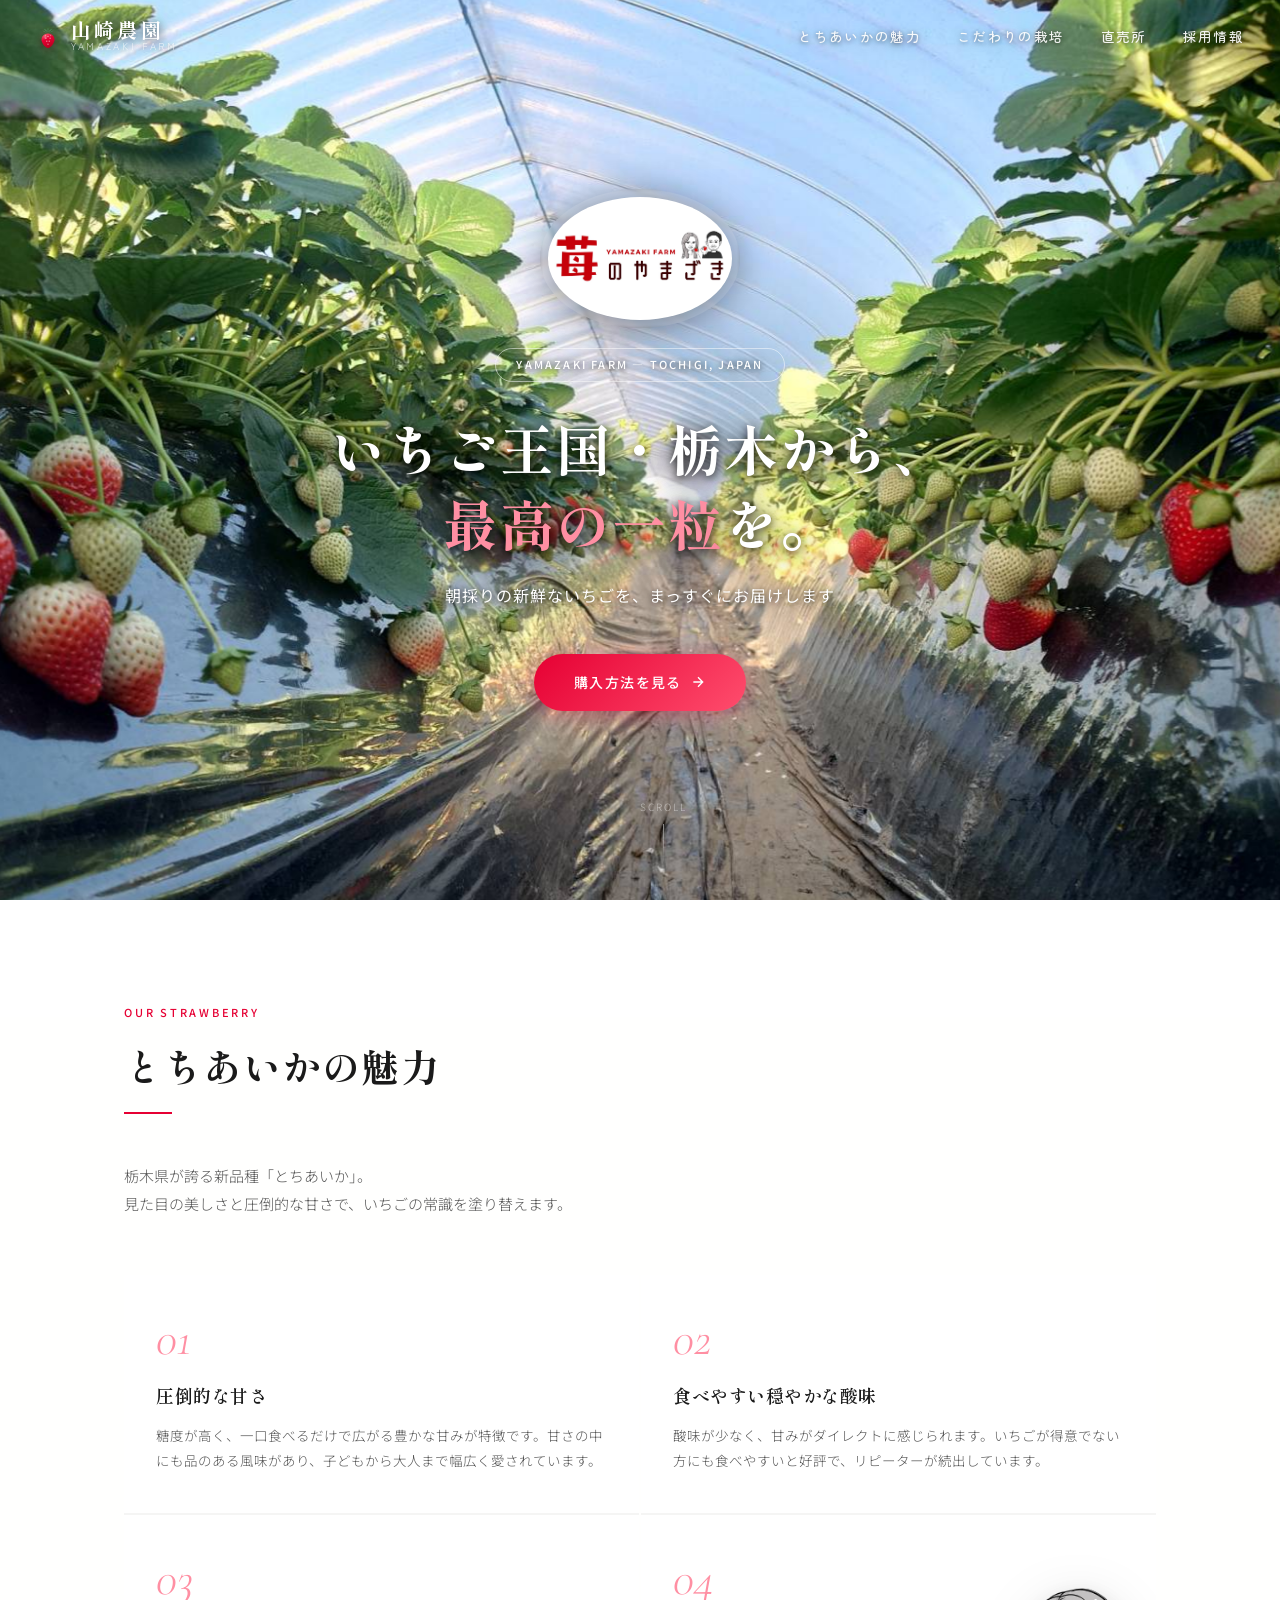
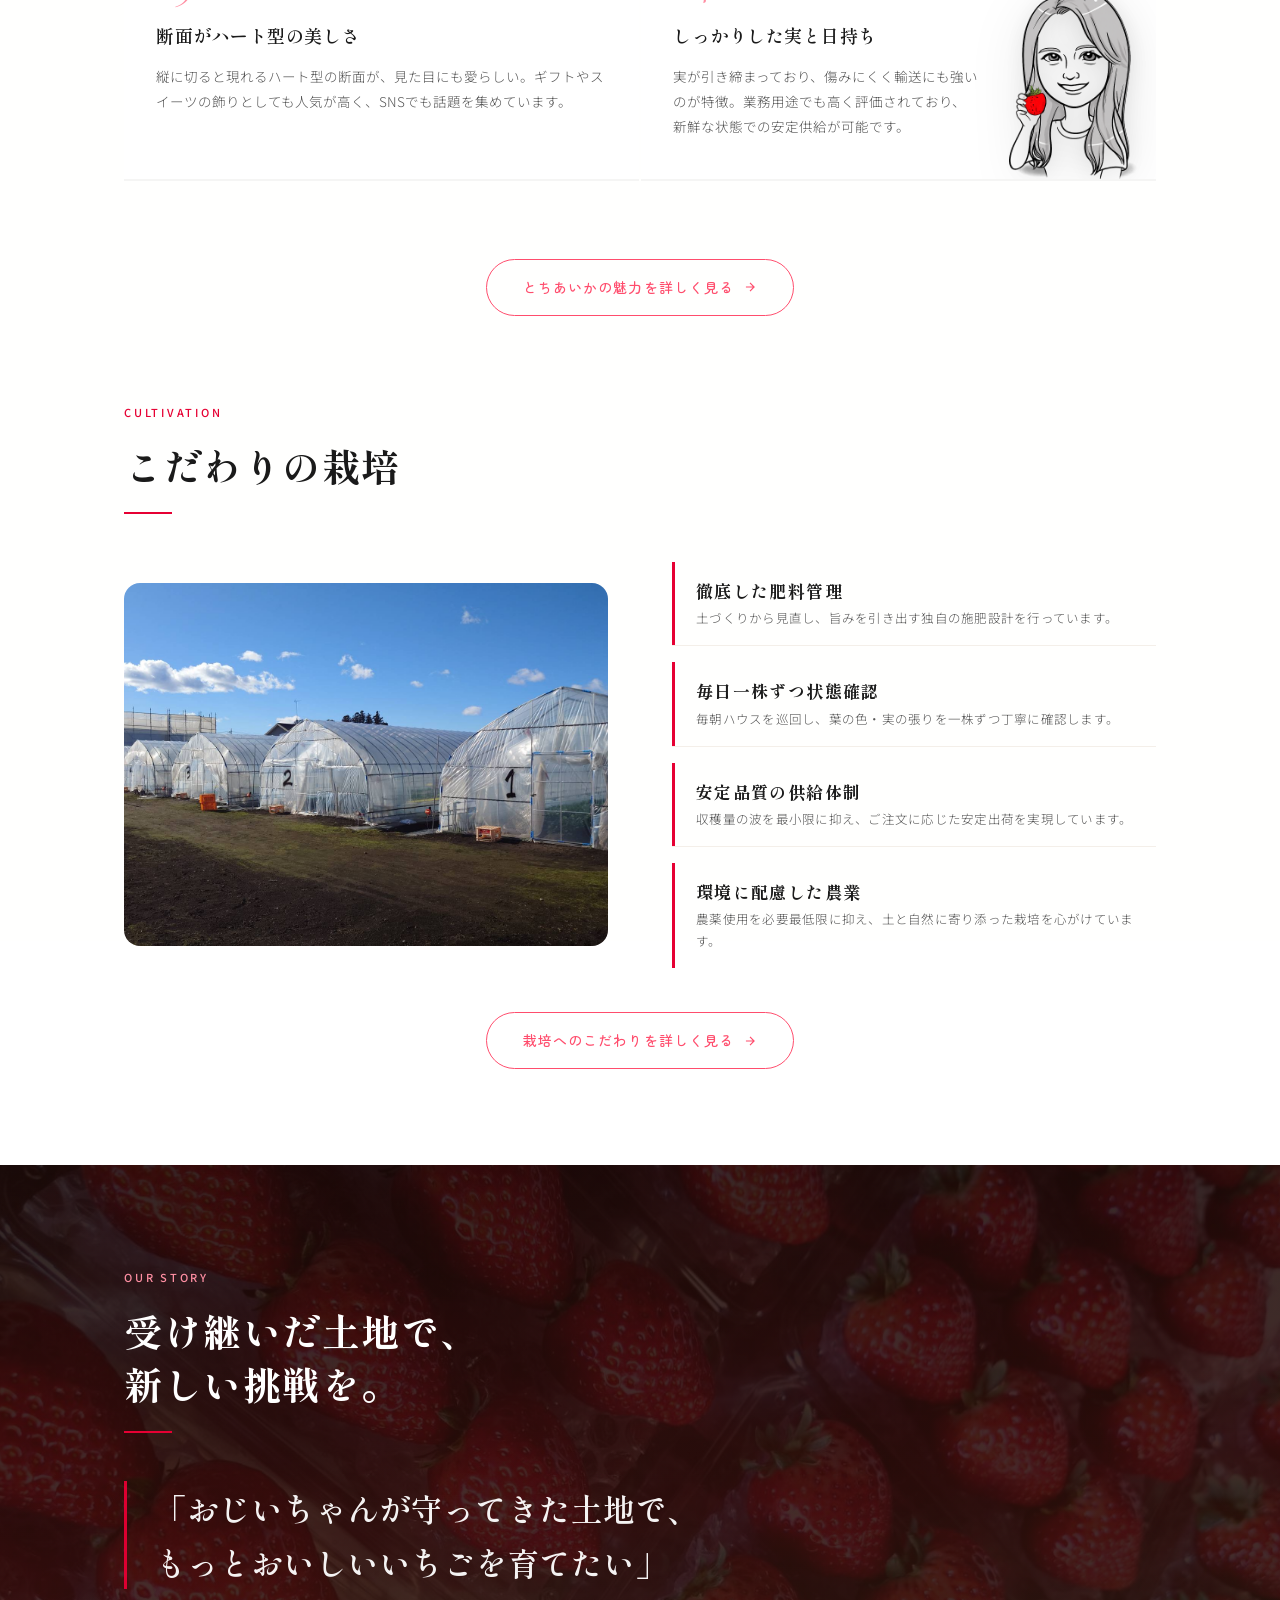
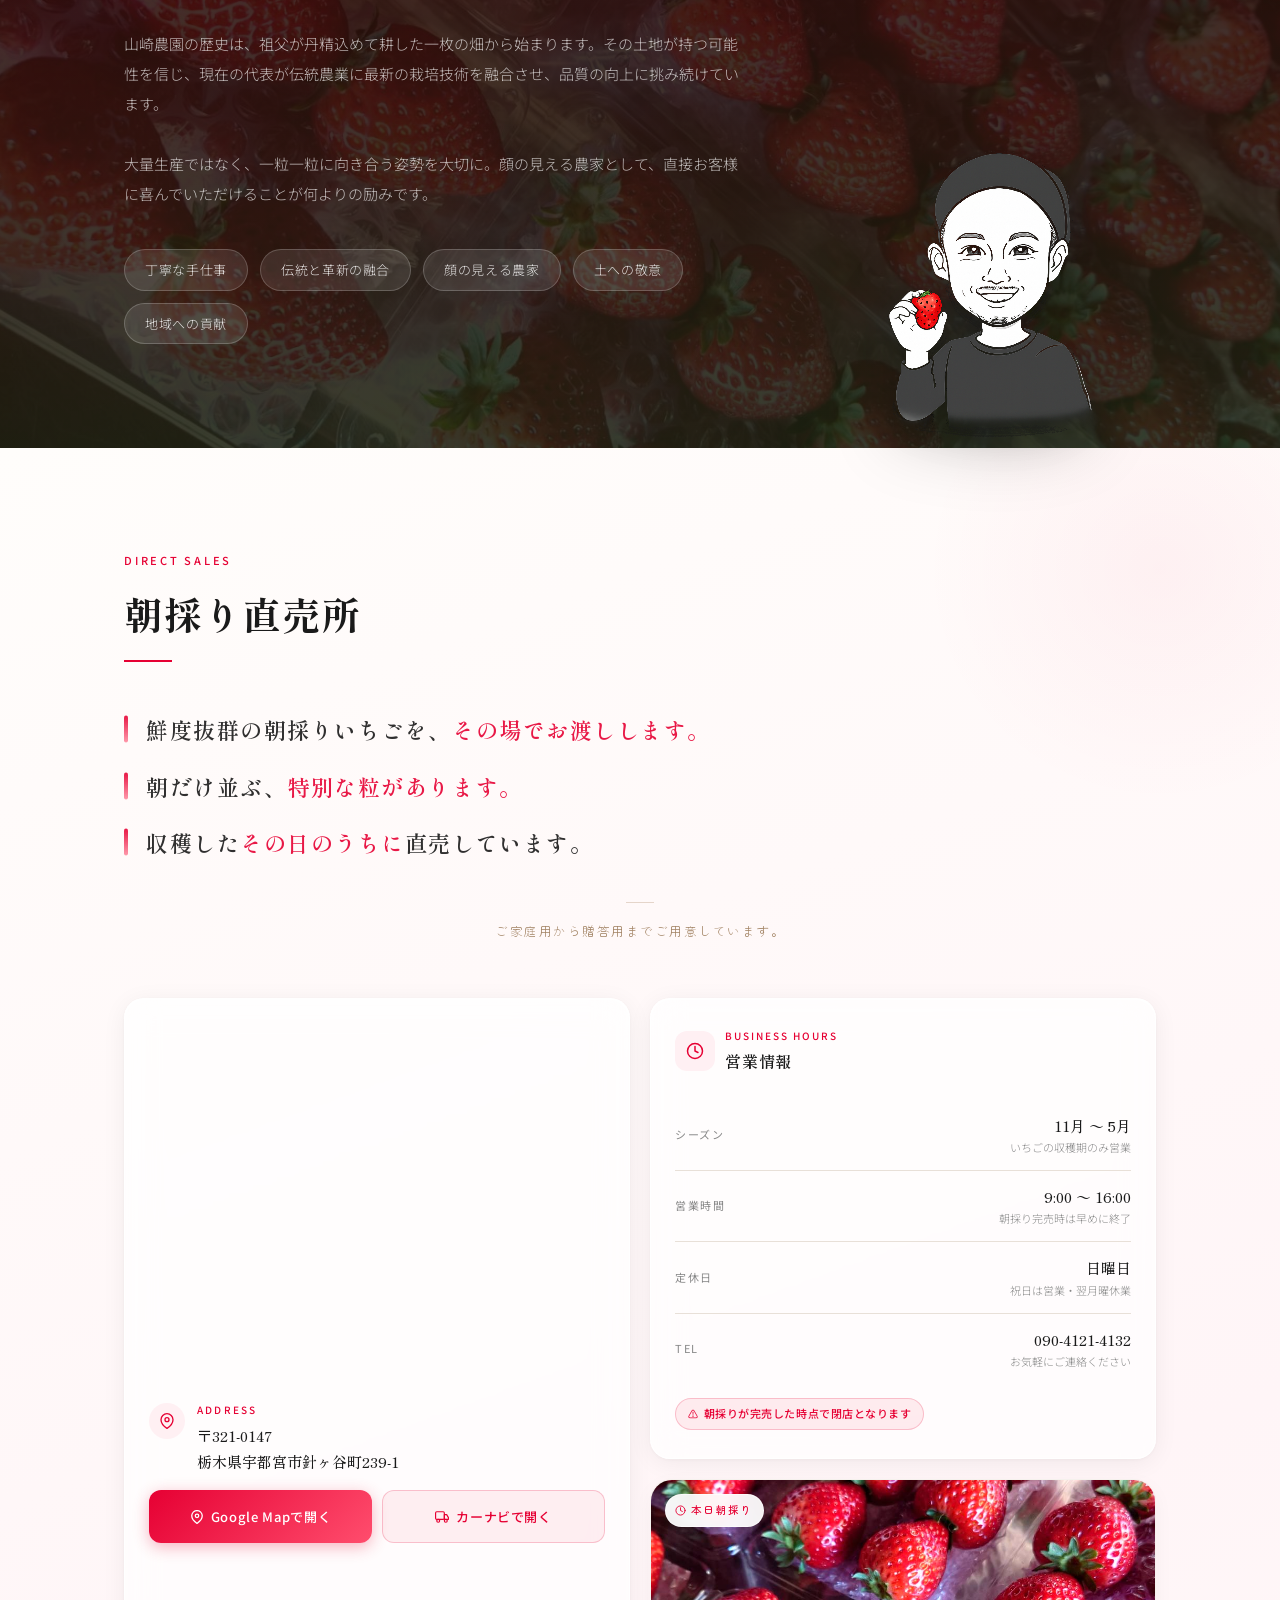
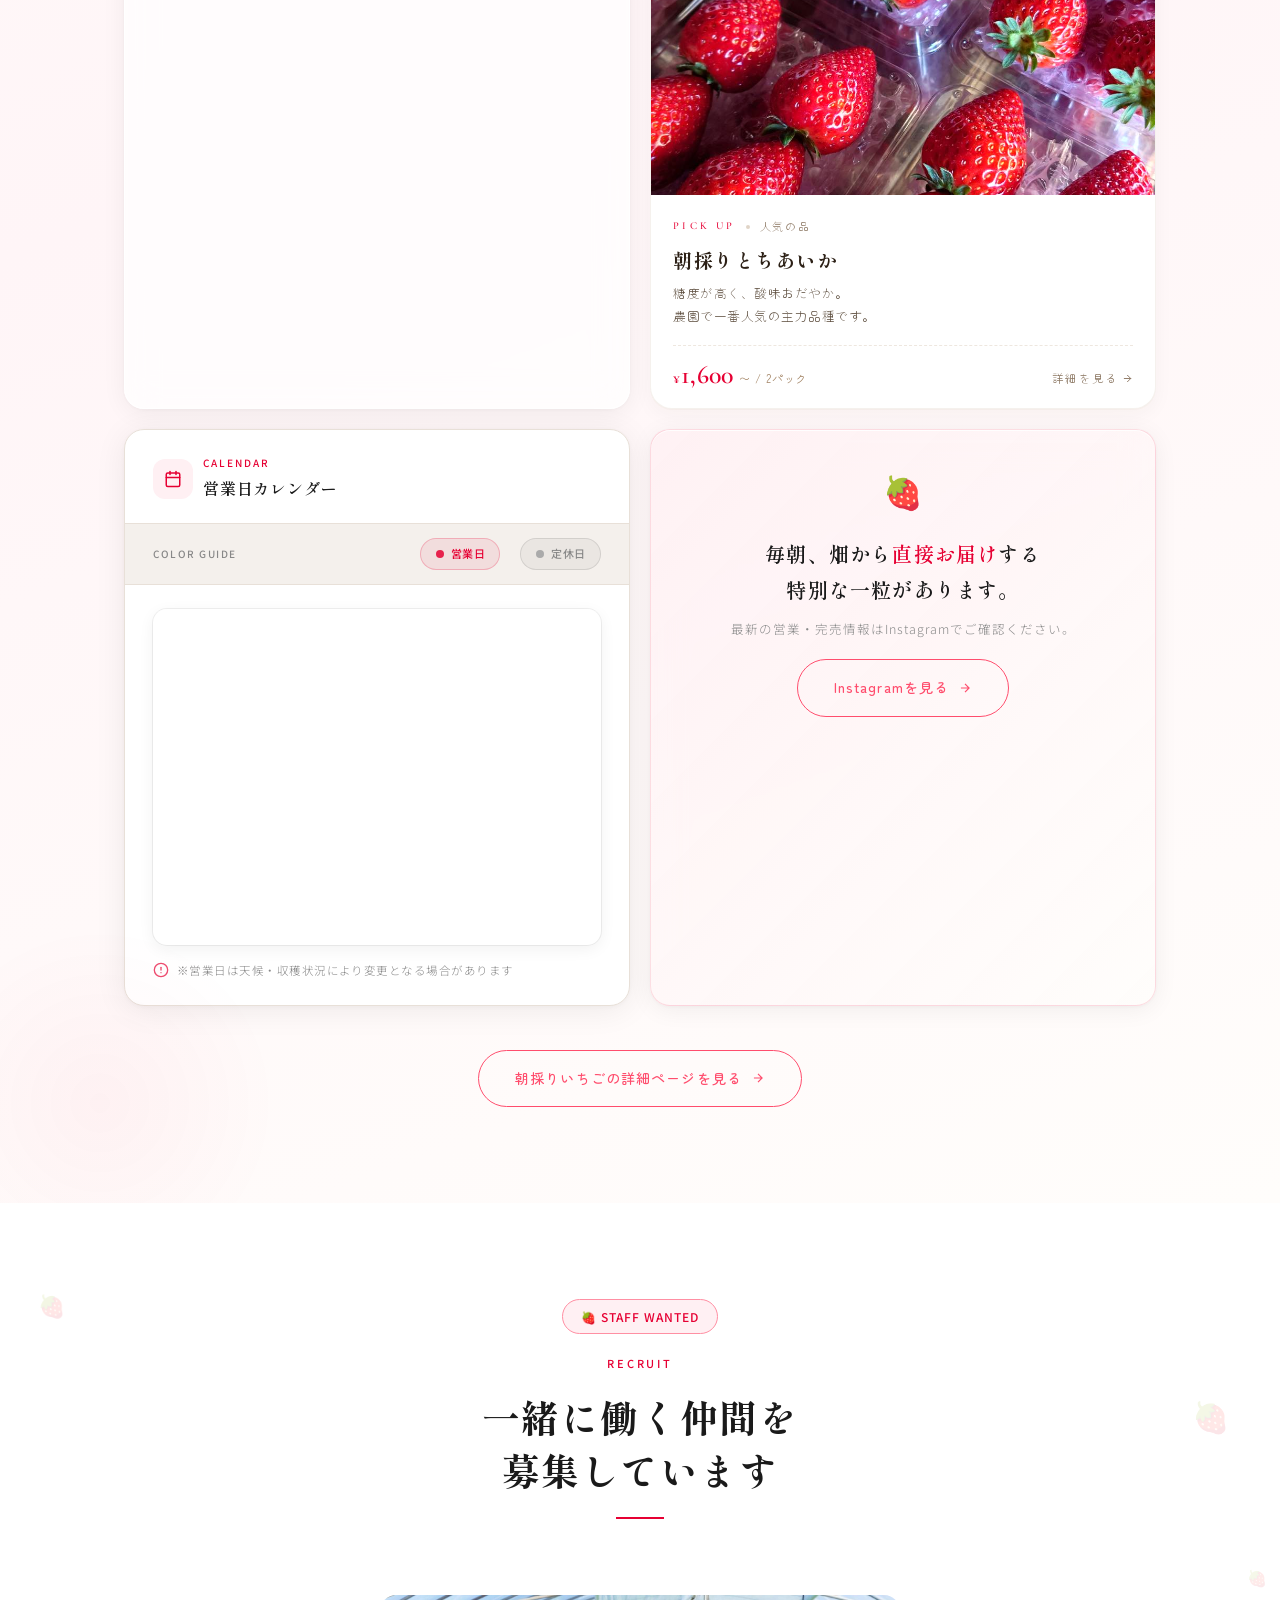
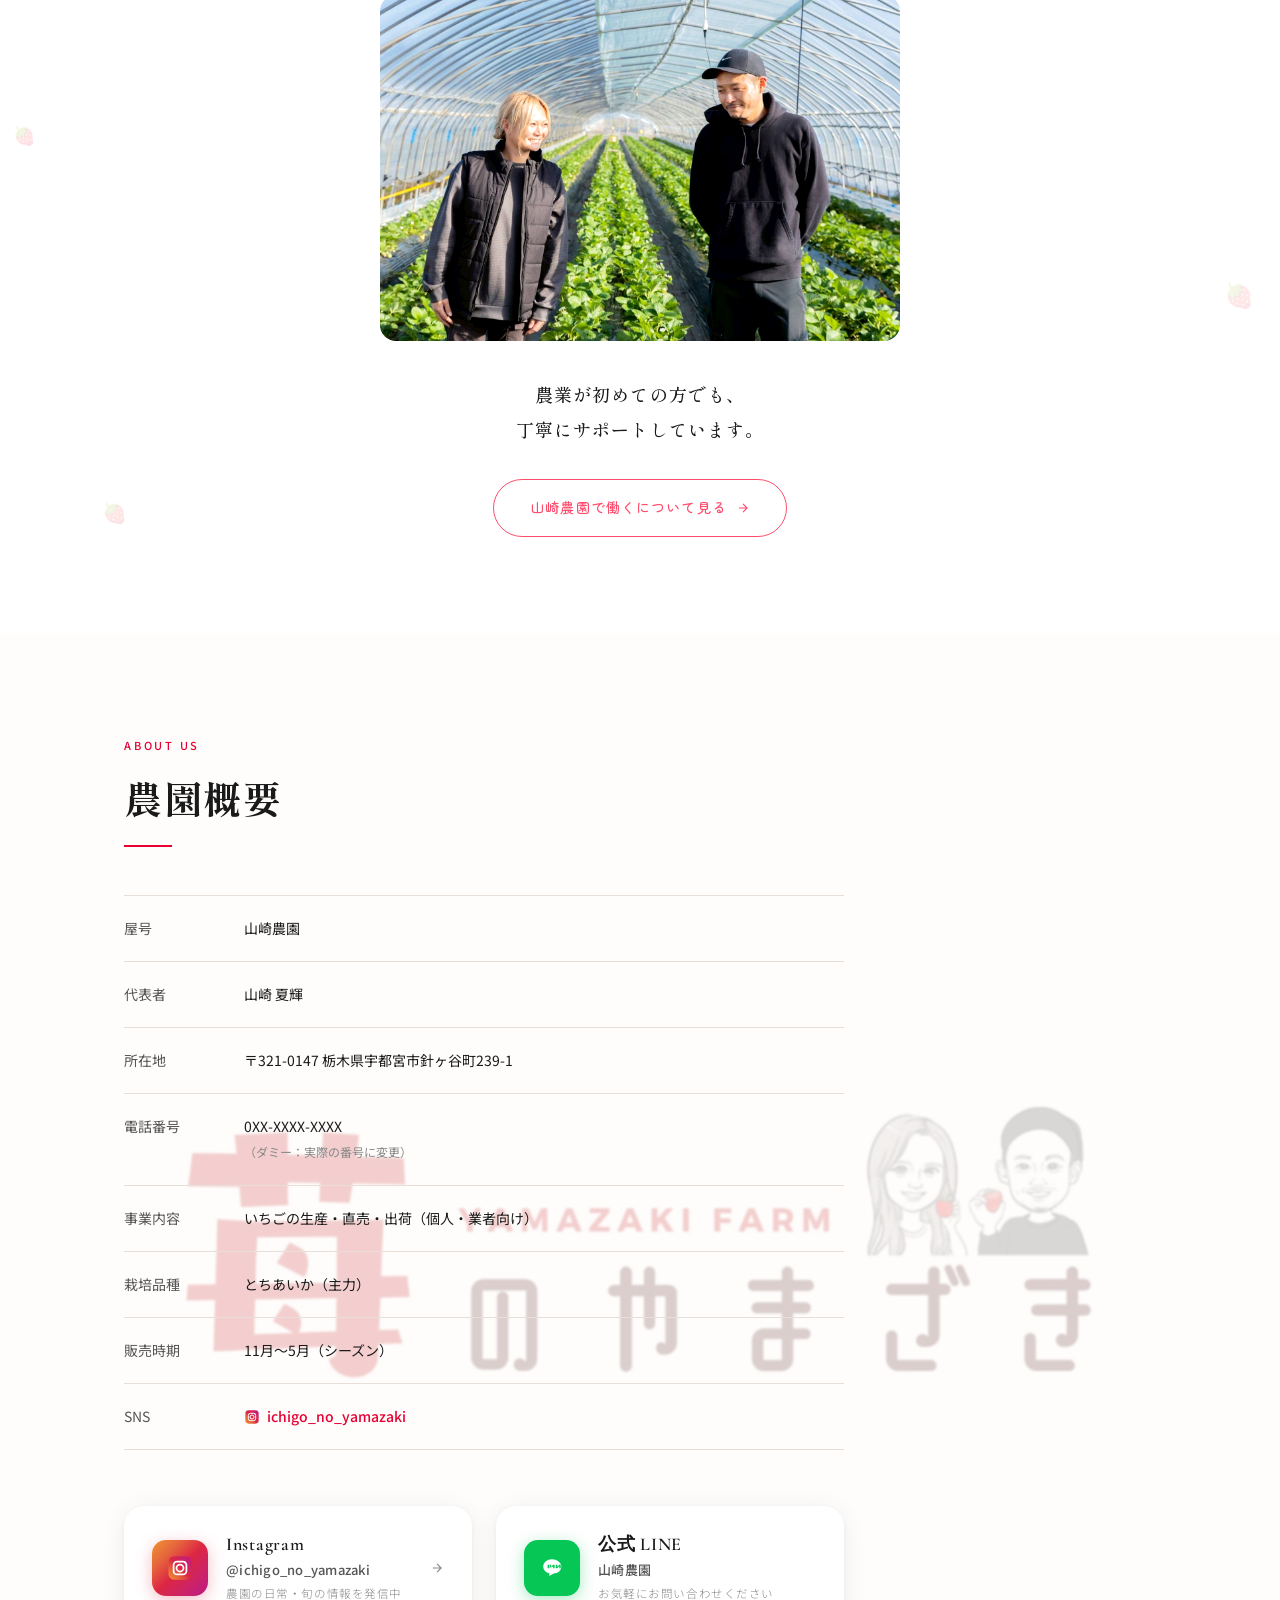
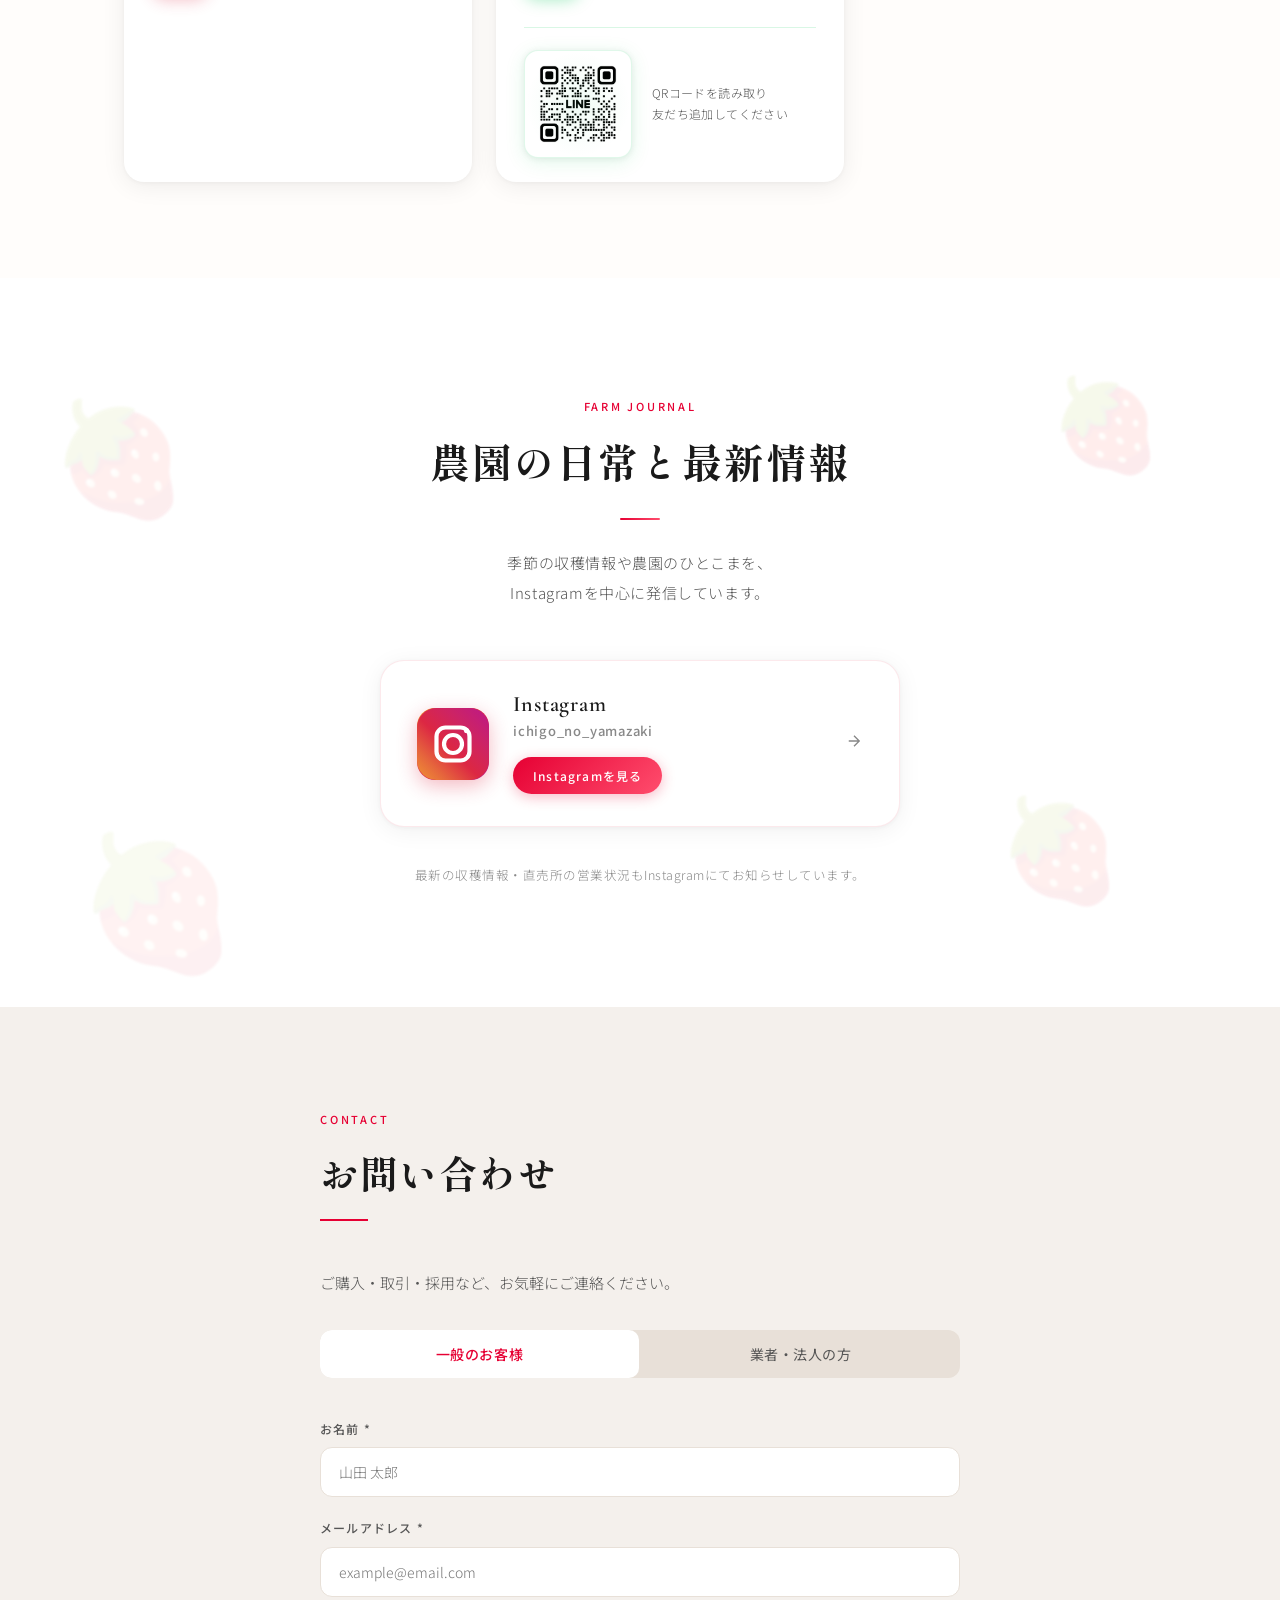
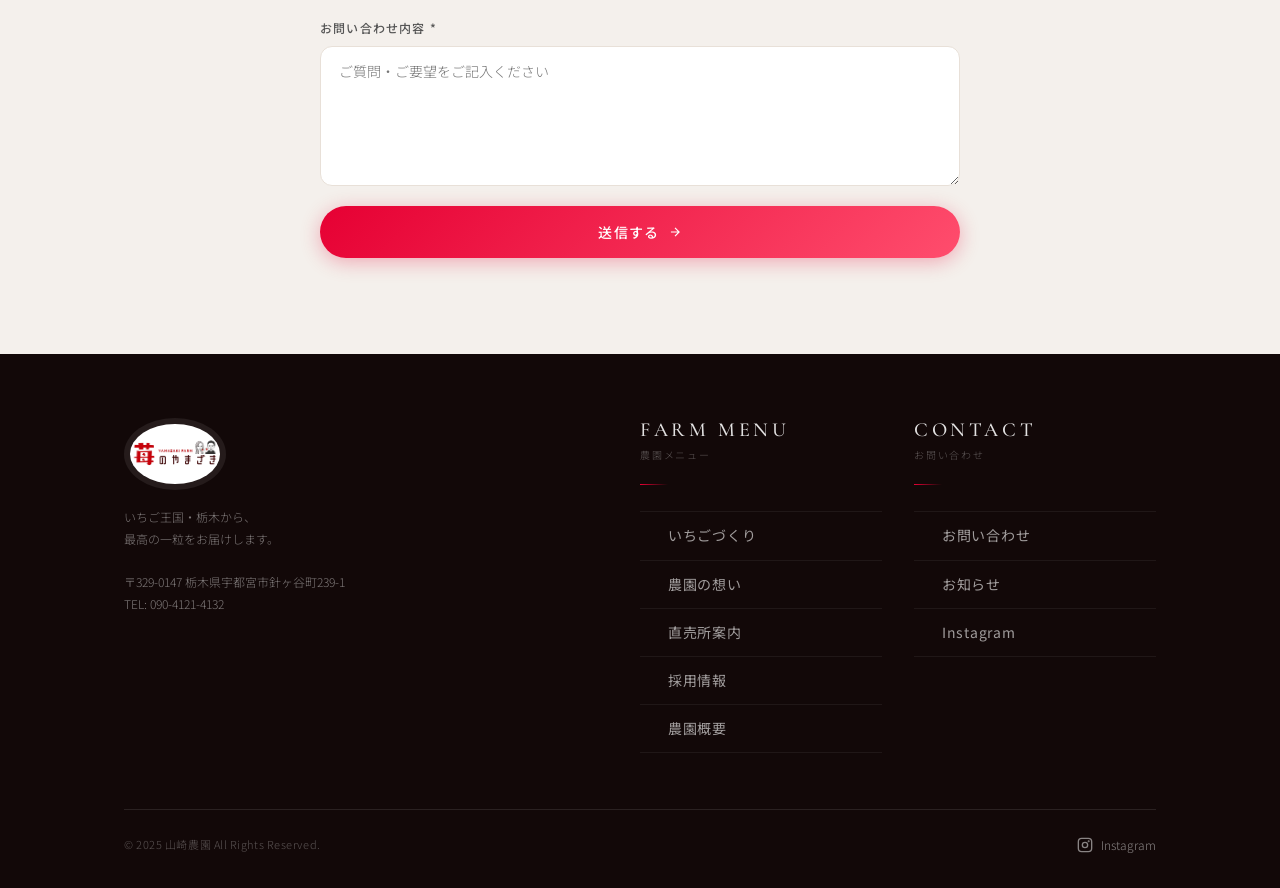
==== index.html @ 0d3c9a80 "Add files via upload" ====
<!DOCTYPE html>
<html lang="ja">
<head>
  <meta charset="UTF-8">
  <meta name="viewport" content="width=device-width, initial-scale=1.0">
  <title>山崎農園 | いちご王国・栃木から、最高の一粒を。</title>
  <meta name="description" content="山崎農園は栃木県のいちご農園です。朝採りの新鮮ないちご「とちあいか」を直売所にてお届けしています。">
  <link rel="preconnect" href="https://fonts.googleapis.com">
  <link rel="preconnect" href="https://fonts.gstatic.com" crossorigin>
  <link href="https://fonts.googleapis.com/css2?family=Shippori+Mincho:wght@400;500;600;700;800&family=Noto+Sans+JP:wght@300;400;500&family=Cormorant+Garamond:ital,wght@0,400;0,500;1,400&family=Zen+Maru+Gothic:wght@400;500;700&display=swap" rel="stylesheet">
  <link rel="stylesheet" href="style.css">
</head>
<body>

<!-- PARALLAX 固定背景（JS制御・スマホ対応） -->
<div class="parallax-bg-fixed" id="parallaxBg" aria-hidden="true"></div>

<!-- FLOATING STRAWBERRY DECORATIONS -->
<div class="strawberry-float-layer" aria-hidden="true">
  <span class="sf">🍓</span>
  <span class="sf">🍓</span>
  <span class="sf">🍓</span>
  <span class="sf">🍓</span>
  <span class="sf">🍓</span>
  <span class="sf">🍓</span>
  <span class="sf">🍓</span>
  <span class="sf">🍓</span>
</div>

<!-- NAV -->
<nav id="main-nav">

  <a href="#" class="nav-logo">
    <!-- いちごSVGアイコン（高品質・ブランドロゴ風） -->
    <svg class="nav-logo-icon" viewBox="0 0 28 30" fill="none" xmlns="http://www.w3.org/2000/svg" aria-hidden="true">
      <defs>
        <!-- 苺本体グラデーション（赤〜深紅） -->
        <linearGradient id="nav-berry" x1="10" y1="10" x2="18" y2="28" gradientUnits="userSpaceOnUse">
          <stop offset="0%"   stop-color="#FF6B7A"/>
          <stop offset="45%"  stop-color="#E60033"/>
          <stop offset="100%" stop-color="#B8001F"/>
        </linearGradient>
        <!-- 艶ハイライト -->
        <radialGradient id="nav-shine" cx="38%" cy="28%" r="38%">
          <stop offset="0%"  stop-color="#fff" stop-opacity="0.28"/>
          <stop offset="100%" stop-color="#fff" stop-opacity="0"/>
        </radialGradient>
        <!-- ヘタグラデーション -->
        <linearGradient id="nav-hull" x1="14" y1="6" x2="14" y2="13" gradientUnits="userSpaceOnUse">
          <stop offset="0%"  stop-color="#68D391"/>
          <stop offset="100%" stop-color="#2F855A"/>
        </linearGradient>
      </defs>

      <!-- ヘタ（葉） -->
      <g opacity="0.92">
        <!-- 中央の葉 -->
        <path d="M14 11.5C14 11.5 13.5 7.5 14 5.5C14.5 7.5 14 11.5 14 11.5Z"
              fill="url(#nav-hull)" stroke="none"/>
        <!-- 左葉 -->
        <path d="M14 11C14 11 10.5 8.5 9.5 6.5C11.5 7.5 14 11 14 11Z"
              fill="url(#nav-hull)" stroke="none"/>
        <!-- 右葉 -->
        <path d="M14 11C14 11 17.5 8.5 18.5 6.5C16.5 7.5 14 11 14 11Z"
              fill="url(#nav-hull)" stroke="none"/>
        <!-- 外左葉 -->
        <path d="M13.5 11.5C13.5 11.5 9 10 7.5 8.5C9.5 9 13.5 11.5 13.5 11.5Z"
              fill="url(#nav-hull)" opacity="0.75"/>
        <!-- 外右葉 -->
        <path d="M14.5 11.5C14.5 11.5 19 10 20.5 8.5C18.5 9 14.5 11.5 14.5 11.5Z"
              fill="url(#nav-hull)" opacity="0.75"/>
      </g>

      <!-- 苺本体 -->
      <path d="M14 12C9.5 12 6 15.5 6.5 20C7 24 10.5 28.5 14 29C17.5 28.5 21 24 21.5 20C22 15.5 18.5 12 14 12Z"
            fill="url(#nav-berry)"/>
      <!-- 艶ハイライト -->
      <ellipse cx="11.5" cy="18" rx="3.5" ry="4.5" fill="url(#nav-shine)"/>

      <!-- 種（白い小さな点を上品に配置） -->
      <g fill="rgba(255,255,255,0.55)" stroke="none">
        <circle cx="11.5" cy="17.5" r="0.85"/>
        <circle cx="14"   cy="15.5" r="0.85"/>
        <circle cx="16.5" cy="17.5" r="0.85"/>
        <circle cx="12.5" cy="21"   r="0.85"/>
        <circle cx="15.5" cy="21"   r="0.85"/>
        <circle cx="14"   cy="24.5" r="0.75"/>
        <circle cx="11"   cy="14.5" r="0.7" opacity="0.7"/>
        <circle cx="17"   cy="14.5" r="0.7" opacity="0.7"/>
      </g>
    </svg>
    <span class="nav-logo-text">
      <span class="nav-logo-ja">山崎農園</span>
      <span class="nav-logo-en">Yamazaki Farm</span>
    </span>
  </a>

  <ul class="nav-links">
    <li><a href="#features">とちあいかの魅力</a></li>
    <li><a href="#cultivation">こだわりの栽培</a></li>
    <li><a href="#shop">直売所</a></li>
    <li><a href="#recruit">採用情報</a></li>
  </ul>

  <!-- ハンバーガーボタン（スマホ用） -->
  <button class="nav-hamburger" id="navHamburger" aria-label="メニューを開く" aria-expanded="false" aria-controls="mobileMenu">
    <span class="nav-hamburger-line"></span>
    <span class="nav-hamburger-line"></span>
    <span class="nav-hamburger-line"></span>
  </button>

</nav>

<!-- モバイルメニュー（スマホ用ドロワー） -->
<div id="mobileMenuBackdrop" aria-hidden="true"></div>
<aside id="mobileMenu" aria-hidden="true" role="dialog" aria-label="ナビゲーションメニュー">

  <!-- ヘッダー行 -->
  <div class="mm-header-row">
    <div class="mm-header-left">
      <span class="mm-header-label">MENU</span>
      <span class="mm-header-line"></span>
      <span class="mm-header-brand">YAMAZAKI FARM</span>
    </div>
    <button class="mm-close-btn" id="mobileMenuClose" aria-label="メニューを閉じる"></button>
  </div>

  <!-- ナビリスト -->
  <ul class="mm-nav-list">
    <li><a href="#hero"        data-menu-link><span class="mm-n">00</span>ホーム</a></li>
    <li><a href="#features"    data-menu-link><span class="mm-n">01</span>とちあいかの魅力</a></li>
    <li><a href="#cultivation" data-menu-link><span class="mm-n">02</span>こだわりの栽培</a></li>
    <li><a href="#shop"        data-menu-link><span class="mm-n">03</span>直売所</a></li>
    <li><a href="#recruit"     data-menu-link><span class="mm-n">04</span>採用情報</a></li>
  </ul>

  <!-- ブランドロゴ -->
  <div class="mm-brand-visual">
    <img src="yamazaki_logo_chars.png" alt="苺のやまざき YAMAZAKI FARM" loading="lazy">
  </div>

  <!-- 電話番号 -->
  <a href="tel:09041214132" class="mm-tel-link">
    <svg width="15" height="15" viewBox="0 0 24 24" fill="none" stroke="currentColor" stroke-width="1.8" stroke-linecap="round" stroke-linejoin="round" aria-hidden="true">
      <path d="M22 16.92v3a2 2 0 0 1-2.18 2 19.79 19.79 0 0 1-8.63-3.07A19.5 19.5 0 0 1 4.13 11.9a19.79 19.79 0 0 1-3.07-8.67A2 2 0 0 1 3.04 1h3a2 2 0 0 1 2 1.72c.13.96.34 1.9.61 2.81a2 2 0 0 1-.45 2.11L7.09 8.75a16 16 0 0 0 6 6l1.11-1.11a2 2 0 0 1 2.11-.45c.91.27 1.85.48 2.81.61A2 2 0 0 1 21 16.92z"/>
    </svg>
    <div class="mm-tel-body">
      <span class="mm-tel-label">お電話でのお問い合わせ</span>
      <span class="mm-tel-num">090-4121-4132</span>
    </div>
  </a>

  <!-- Instagram -->
  <a href="https://www.instagram.com/ichigo_no_yamazaki/" target="_blank" rel="noopener" class="mm-ig-link">
    <svg width="14" height="14" viewBox="0 0 24 24" fill="none" stroke="currentColor" stroke-width="1.8" stroke-linecap="round" stroke-linejoin="round" aria-hidden="true">
      <rect x="2" y="2" width="20" height="20" rx="5" ry="5"/>
      <path d="M16 11.37A4 4 0 1 1 12.63 8 4 4 0 0 1 16 11.37z"/>
      <line x1="17.5" y1="6.5" x2="17.51" y2="6.5"/>
    </svg>
    @ichigo_no_yamazaki
  </a>

</aside>

<!-- ① HERO -->
<section id="hero">
  <div class="hero-bg"></div>
  <div class="hero-content">
    <img src="./yamazaki_logo.png" alt="苺のやまざき YAMAZAKI FARM" class="hero-logo">
    <div class="hero-tag">YAMAZAKI FARM — TOCHIGI, JAPAN</div>
    <h1 class="hero-title">
      いちご王国・栃木から、<br><span>最高の一粒</span>を。
    </h1>
    <p class="hero-sub">朝採りの新鮮ないちごを、まっすぐにお届けします</p>
    <a href="#shop" class="btn-primary">
      <span>購入方法を見る</span>
      <svg width="16" height="16" viewBox="0 0 24 24" fill="none" stroke="currentColor" stroke-width="2"><path d="M5 12h14M12 5l7 7-7 7"/></svg>
    </a>
  </div>
  <div class="hero-scroll">
    <span>SCROLL</span>
    <div class="scroll-line"></div>
  </div>
</section>

<!-- ② FEATURES -->
<section id="features" class="parallax">
  <div class="container">

    <!-- とちあいか -->
    <div class="reveal tochiaika-section-wrap" style="margin-bottom: 80px;">
      <span class="section-label">OUR STRAWBERRY</span>
      <h2 class="section-title">とちあいかの魅力</h2>
      <div class="section-divider"></div>
      <p class="section-lead">栃木県が誇る新品種「とちあいか」。<br>見た目の美しさと圧倒的な甘さで、いちごの常識を塗り替えます。</p>

      <div class="features-grid">
        <div class="feature-card">
          <div class="feature-num">01</div>
          <h3 class="feature-title">圧倒的な甘さ</h3>
          <p class="feature-text">糖度が高く、一口食べるだけで広がる豊かな甘みが特徴です。甘さの中にも品のある風味があり、子どもから大人まで幅広く愛されています。</p>
        </div>
        <div class="feature-card feature-card--no-hover">
          <div class="feature-num">02</div>
          <h3 class="feature-title">食べやすい穏やかな酸味</h3>
          <p class="feature-text">酸味が少なく、甘みがダイレクトに感じられます。いちごが得意でない方にも食べやすいと好評で、リピーターが続出しています。</p>
        </div>
        <div class="feature-card feature-card--no-hover">
          <div class="feature-num">03</div>
          <h3 class="feature-title">断面がハート型の美しさ</h3>
          <p class="feature-text">縦に切ると現れるハート型の断面が、見た目にも愛らしい。ギフトやスイーツの飾りとしても人気が高く、SNSでも話題を集めています。</p>
        </div>
        <div class="feature-card feature-card--has-character">
          <div class="feature-num">04</div>
          <h3 class="feature-title">しっかりした実と日持ち</h3>
          <p class="feature-text">実が引き締まっており、傷みにくく輸送にも強い<br>のが特徴。業務用途でも高く評価されており、<br>新鮮な状態での安定供給が可能です。</p>
          <!-- キャラクター画像（透明PNG・浮遊アニメーション） -->
          <div class="tochiaika-character" aria-hidden="true">
            <img src="./tochiaika_character.png" alt="">
          </div>
        </div>
      </div>

      <!-- とちあいか詳細ページへのリンクボタン -->
      <div style="margin-top: 44px; text-align: center;">
        <a href="./とちあいかの魅力/tochiaika.html" class="btn-cultivation-detail">
          <span>とちあいかの魅力を詳しく見る</span>
          <svg width="14" height="14" viewBox="0 0 24 24" fill="none" stroke="currentColor" stroke-width="2"><path d="M5 12h14M12 5l7 7-7 7"/></svg>
        </a>
      </div>
    </div>

    <!-- こだわりの栽培 -->
    <div id="cultivation" class="reveal">
      <span class="section-label">CULTIVATION</span>
      <h2 class="section-title">こだわりの栽培</h2>
      <div class="section-divider"></div>

      <div class="cultivation-wrap">
        <div class="cultivation-img">
          <img src="./kodawari.jpg" alt="いちご栽培ハウス">
        </div>
        <div class="cultivation-points">
          <div class="point-item">
            <div class="point-accent-line"></div>
            <div class="point-icon-wrap"></div>
            <div class="point-body">
              <h4>徹底した肥料管理</h4>
              <p class="point-desc">土づくりから見直し、旨みを引き出す独自の施肥設計を行っています。</p>
            </div>
          </div>
          <div class="point-item">
            <div class="point-accent-line"></div>
            <div class="point-icon-wrap"></div>
            <div class="point-body">
              <h4>毎日一株ずつ状態確認</h4>
              <p class="point-desc">毎朝ハウスを巡回し、葉の色・実の張りを一株ずつ丁寧に確認します。</p>
            </div>
          </div>
          <div class="point-item">
            <div class="point-accent-line"></div>
            <div class="point-icon-wrap"></div>
            <div class="point-body">
              <h4>安定品質の供給体制</h4>
              <p class="point-desc">収穫量の波を最小限に抑え、ご注文に応じた安定出荷を実現しています。</p>
            </div>
          </div>
          <div class="point-item">
            <div class="point-accent-line"></div>
            <div class="point-icon-wrap"></div>
            <div class="point-body">
              <h4>環境に配慮した農業</h4>
              <p class="point-desc">農薬使用を必要最低限に抑え、土と自然に寄り添った栽培を心がけています。</p>
            </div>
          </div>
        </div>
      </div>

      <!-- 詳細ページへのリンクボタン -->
      <div style="margin-top: 44px; text-align: center;">
        <a href="./栽培へのこだわり/cultivation.html" class="btn-cultivation-detail">
          <span>栽培へのこだわりを詳しく見る</span>
          <svg width="14" height="14" viewBox="0 0 24 24" fill="none" stroke="currentColor" stroke-width="2"><path d="M5 12h14M12 5l7 7-7 7"/></svg>
        </a>
      </div>
    </div>

  </div>
</section>

<!-- ③ STORY -->
<section id="story">
  <div class="container reveal" style="position: relative; z-index: 1;">
    <div class="story-layout">
      <!-- 左：テキスト -->
      <div class="story-text-col">
        <span class="section-label">OUR STORY</span>
        <h2 class="section-title" style="color: white;">受け継いだ土地で、<br>新しい挑戦を。</h2>
        <div class="section-divider"></div>

        <blockquote class="story-quote">
          「おじいちゃんが守ってきた土地で、<br>もっとおいしいいちごを育てたい」
        </blockquote>

        <p class="story-body">
          山崎農園の歴史は、祖父が丹精込めて耕した一枚の畑から始まります。その土地が持つ可能性を信じ、現在の代表が伝統農業に最新の栽培技術を融合させ、品質の向上に挑み続けています。<br><br>
          大量生産ではなく、一粒一粒に向き合う姿勢を大切に。顔の見える農家として、直接お客様に喜んでいただけることが何よりの励みです。
        </p>

        <div class="story-values">
          <span class="story-tag">丁寧な手仕事</span>
          <span class="story-tag">伝統と革新の融合</span>
          <span class="story-tag">顔の見える農家</span>
          <span class="story-tag">土への敬意</span>
          <span class="story-tag">地域への貢献</span>
        </div>
      </div>

      <!-- 右：キャラクター（Canvas で黒背景除去） -->
      <div class="story-character-col" aria-hidden="true">
        <canvas id="storyCharacterCanvas" class="story-character-canvas"></canvas>
      </div>
    </div>
  </div>
</section>

<!-- ④ SHOP – REDESIGNED -->
<section id="shop">
  <div class="container">

    <!-- セクションヘッダー -->
    <div class="reveal" style="margin-bottom: 48px;">
      <span class="section-label">DIRECT SALES</span>
      <h2 class="section-title">朝採り直売所</h2>
      <div class="section-divider"></div>
    </div>

    <!-- 朝採りキャッチフレーズ -->
    <div class="reveal shop-morning-banner">
      <p class="shop-morning-phrase">鮮度抜群の朝採りいちごを、<em>その場でお渡しします。</em></p>
      <p class="shop-morning-phrase">朝だけ並ぶ、<em>特別な粒があります。</em></p>
      <p class="shop-morning-phrase">収穫した<em>その日のうちに</em>直売しています。</p>
      <p class="shop-morning-sub">ご家庭用から贈答用までご用意しています。</p>
    </div>

    <!-- カードグリッド -->
    <div class="shop-cards-grid">

      <!-- ① 地図カード -->
      <div class="reveal shop-card shop-card--map">
        <div class="shop-card-map-frame">
          <iframe
            src="https://www.google.com/maps/embed?pb=!1m18!1m12!1m3!1d3208.0965243834203!2d139.85532017562969!3d36.47938467234037!2m3!1f0!2f0!3f0!3m2!1i1024!2i768!4f13.1!3m3!1m2!1s0x601f5ccc5287a1f1%3A0x1053ba8e6ff1ab79!2z44CSMzIxLTAxNDcg5qCD5pyo55yM5a6H6YO95a6u5biC6Yed44Kx6LC355S677yS77yT77yZ!5e0!3m2!1sja!2sjp!4v1778134244997!5m2!1sja!2sjp"
            allowfullscreen=""
            loading="lazy"
            referrerpolicy="no-referrer-when-downgrade"
            title="山崎農園マップ">
          </iframe>
        </div>
        <div class="shop-card-map-body">
          <div class="shop-card-address-row">
            <div class="shop-card-address-icon">
              <svg viewBox="0 0 24 24" fill="none" stroke="#E60033" stroke-width="2" stroke-linecap="round" stroke-linejoin="round">
                <path d="M21 10c0 7-9 13-9 13s-9-6-9-13a9 9 0 0 1 18 0z"/><circle cx="12" cy="10" r="3"/>
              </svg>
            </div>
            <div>
              <div class="shop-card-address-label">ADDRESS</div>
              <div class="shop-card-address-text">〒321-0147<br>栃木県宇都宮市針ヶ谷町239-1</div>
            </div>
          </div>
          <div class="shop-card-map-btns">
            <a href="https://maps.google.com/?q=栃木県宇都宮市針ヶ谷町239-1" target="_blank" rel="noopener" class="btn-map-primary">
              <svg width="14" height="14" viewBox="0 0 24 24" fill="none" stroke="currentColor" stroke-width="2.2" stroke-linecap="round" stroke-linejoin="round"><path d="M21 10c0 7-9 13-9 13s-9-6-9-13a9 9 0 0 1 18 0z"/><circle cx="12" cy="10" r="3"/></svg>
              Google Mapで開く
            </a>
            <a href="https://maps.google.com/?q=栃木県宇都宮市針ヶ谷町239-1&amp;travelmode=driving" target="_blank" rel="noopener" class="btn-map-secondary">
              <svg width="14" height="14" viewBox="0 0 24 24" fill="none" stroke="currentColor" stroke-width="2" stroke-linecap="round" stroke-linejoin="round"><rect x="1" y="3" width="15" height="13" rx="2"/><path d="M16 8h4l3 5v3h-7V8z"/><circle cx="5.5" cy="18.5" r="2.5"/><circle cx="18.5" cy="18.5" r="2.5"/></svg>
              カーナビで開く
            </a>
          </div>
        </div>
      </div>

      <!-- ② 営業情報カード -->
      <div class="reveal shop-card shop-card--hours">
        <div class="shop-card-header">
          <div class="shop-card-header-icon">
            <svg viewBox="0 0 24 24" fill="none" stroke="#E60033" stroke-width="2" stroke-linecap="round" stroke-linejoin="round" width="18" height="18">
              <circle cx="12" cy="12" r="10"/><path d="M12 6v6l4 2"/>
            </svg>
          </div>
          <div>
            <div class="shop-card-header-label">BUSINESS HOURS</div>
            <div class="shop-card-header-title">営業情報</div>
          </div>
        </div>
        <div class="shop-hours-rows">
          <div class="shop-hours-row">
            <span class="shop-hours-key">シーズン</span>
            <span class="shop-hours-val">11月 〜 5月<small>いちごの収穫期のみ営業</small></span>
          </div>
          <div class="shop-hours-row">
            <span class="shop-hours-key">営業時間</span>
            <span class="shop-hours-val">9:00 〜 16:00<small>朝採り完売時は早めに終了</small></span>
          </div>
          <div class="shop-hours-row">
            <span class="shop-hours-key">定休日</span>
            <span class="shop-hours-val">日曜日<small>祝日は営業・翌月曜休業</small></span>
          </div>
          <div class="shop-hours-row">
            <span class="shop-hours-key">TEL</span>
            <span class="shop-hours-val">090-4121-4132<small>お気軽にご連絡ください</small></span>
          </div>
        </div>
        <div class="shop-soldout-badge">朝採りが完売した時点で閉店となります</div>
      </div>

      <!-- ③ 人気の朝採りいちごカード（直売所詳細ページへの導線） -->
      <a href="./朝採り直売所/chokubaijo.html" class="reveal shop-card shop-card--product">
        <div class="shop-product-photo">
          <img src="./ichigo.jpg" alt="朝採りとちあいか" loading="lazy">
          <span class="shop-product-fresh-tag">
            <svg viewBox="0 0 24 24" width="11" height="11" fill="none" stroke="currentColor" stroke-width="2" stroke-linecap="round" stroke-linejoin="round" aria-hidden="true"><circle cx="12" cy="12" r="10"/><path d="M12 6v6l4 2"/></svg>
            本日朝採り
          </span>
        </div>
        <div class="shop-product-body">
          <div class="shop-product-meta">
            <span class="shop-product-label">PICK UP</span>
            <span class="shop-product-meta-dot" aria-hidden="true"></span>
            <span class="shop-product-cat">人気の品</span>
          </div>
          <h3 class="shop-product-title">朝採りとちあいか</h3>
          <p class="shop-product-desc">糖度が高く、酸味おだやか。<br>農園で一番人気の主力品種です。</p>
          <div class="shop-product-pricerow">
            <div class="shop-product-price">
              <span class="shop-product-price-from">¥</span>
              <span class="shop-product-price-num">1,600</span>
              <span class="shop-product-price-unit">〜 / 2パック</span>
            </div>
            <span class="shop-product-detail-link">
              詳細を見る
              <svg width="11" height="11" viewBox="0 0 24 24" fill="none" stroke="currentColor" stroke-width="2" stroke-linecap="round" stroke-linejoin="round" aria-hidden="true"><path d="M5 12h14M12 5l7 7-7 7"/></svg>
            </span>
          </div>
        </div>
      </a>

      <!-- ④ カレンダーカード -->
      <div class="reveal shop-card shop-card--calendar">

        <!-- ヘッダー -->
        <div class="shop-card-header">
          <div class="shop-card-header-icon">
            <svg viewBox="0 0 24 24" fill="none" stroke="#E60033" stroke-width="2" stroke-linecap="round" stroke-linejoin="round" width="18" height="18">
              <rect x="3" y="4" width="18" height="18" rx="2"/><line x1="16" y1="2" x2="16" y2="6"/><line x1="8" y1="2" x2="8" y2="6"/><line x1="3" y1="10" x2="21" y2="10"/>
            </svg>
          </div>
          <div>
            <div class="shop-card-header-label">CALENDAR</div>
            <div class="shop-card-header-title">営業日カレンダー</div>
          </div>
        </div>

        <!-- 凡例バー -->
        <div class="cal-legend-bar">
          <span class="cal-legend-bar-title">COLOR GUIDE</span>
          <span class="cal-legend-pill cal-legend-pill--open">
            <svg width="10" height="10" viewBox="0 0 10 10"><circle cx="5" cy="5" r="4" fill="#E60033" opacity="0.85"/></svg>
            営業日
          </span>
          <span class="cal-legend-pill cal-legend-pill--closed">
            <svg width="10" height="10" viewBox="0 0 10 10"><circle cx="5" cy="5" r="4" fill="#aaa"/></svg>
            定休日
          </span>
        </div>

        <!-- Googleカレンダー埋め込み -->
        <div class="gcal-outer">
          <div class="gcal-frame-wrap">
            <!--
              ▼ ここにGoogleカレンダーの埋め込みURLを設定してください
              手順: Googleカレンダー → 設定 → カレンダーの設定
                    → 「カレンダーを統合」→「埋め込みコード」をコピー
              下記 src の URL を自分のカレンダーIDに変更してください
            -->
            <iframe
              src="https://calendar.google.com/calendar/embed?src=YOUR_CALENDAR_ID%40gmail.com&ctz=Asia%2FTokyo&mode=MONTH&showTitle=0&showNav=1&showDate=1&showPrint=0&showTabs=0&showCalendars=0&showTz=0&bgcolor=%23ffffff&color=%23E60033"
              frameborder="0"
              scrolling="no"
              title="山崎農園 営業日カレンダー"
              loading="lazy"
              aria-label="営業日カレンダー"
            ></iframe>
            <div class="gcal-frame-overlay-top" aria-hidden="true"></div>
          </div>
        </div>

        <!-- 注意文 -->
        <div class="cal-notice">
          <svg class="cal-notice-icon" viewBox="0 0 24 24" fill="none" stroke="currentColor" stroke-width="2" stroke-linecap="round" stroke-linejoin="round">
            <circle cx="12" cy="12" r="10"/><line x1="12" y1="8" x2="12" y2="12"/><line x1="12" y1="16" x2="12.01" y2="16"/>
          </svg>
          <p class="cal-notice-text">※営業日は天候・収穫状況により変更となる場合があります</p>
        </div>

      </div>

      <!-- ⑤ 朝採りメッセージカード -->
      <div class="reveal shop-card shop-card--message">
        <span class="shop-message-icon">🍓</span>
        <p class="shop-message-main">
          毎朝、畑から<em>直接お届け</em>する<br>特別な一粒があります。
        </p>
        <p class="shop-message-sub">
          最新の営業・完売情報はInstagramでご確認ください。
        </p>
        <div style="margin-top: 20px; display: flex; justify-content: center;">
          <a href="https://www.instagram.com/ichigo_no_yamazaki/" target="_blank" rel="noopener" class="btn-cultivation-detail">
            <span>Instagramを見る</span>
            <svg width="14" height="14" viewBox="0 0 24 24" fill="none" stroke="currentColor" stroke-width="2"><path d="M5 12h14M12 5l7 7-7 7"/></svg>
          </a>
        </div>
      </div>

    </div>

    <!-- 直売所詳細ページへの自然な導線 -->
    <div class="reveal shop-lineup-cta">
      <a href="./朝採り直売所/chokubaijo.html" class="btn-cultivation-detail">
        <span>朝採りいちごの詳細ページを見る</span>
        <svg width="14" height="14" viewBox="0 0 24 24" fill="none" stroke="currentColor" stroke-width="2"><path d="M5 12h14M12 5l7 7-7 7"/></svg>
      </a>
    </div>

  </div>
</section>
<!-- ⑤ RECRUIT -->
<section id="recruit">
  <!-- 採用セクション専用いちご装飾 -->
  <span class="recruit-deco recruit-deco--1" aria-hidden="true">🍓</span>
  <span class="recruit-deco recruit-deco--2" aria-hidden="true">🍓</span>
  <span class="recruit-deco recruit-deco--3" aria-hidden="true">🍓</span>
  <span class="recruit-deco recruit-deco--4" aria-hidden="true">🍓</span>
  <span class="recruit-deco recruit-deco--5" aria-hidden="true">🍓</span>
  <span class="recruit-deco recruit-deco--6" aria-hidden="true">🍓</span>
  <div class="container">
    <div class="recruit-inner recruit-inner--centered">
      <div class="reveal recruit-content-centered">
        <span class="recruit-badge">🍓 STAFF WANTED</span>
        <span class="section-label">RECRUIT</span>
        <h2 class="section-title">一緒に働く仲間を<br>募集しています</h2>
        <div class="section-divider"></div>

        <div class="recruit-img recruit-img--centered">
          <img src="./recruit.jpg" alt="山崎農園のスタッフ">
        </div>

        <p class="recruit-lead">
          農業が初めての方でも、<br class="sp-br">丁寧にサポートしています。
        </p>

        <a href="./採用情報/recruit.html" class="btn-cultivation-detail">
          <span>山崎農園で働くについて見る</span>
          <svg width="14" height="14" viewBox="0 0 24 24" fill="none" stroke="currentColor" stroke-width="2"><path d="M5 12h14M12 5l7 7-7 7"/></svg>
        </a>
      </div>
    </div>
  </div>
</section>

<!-- ⑥ ABOUT -->
<section id="about">
  <div class="container">
    <div class="reveal" style="max-width: 720px;">
      <span class="section-label">ABOUT US</span>
      <h2 class="section-title">農園概要</h2>
      <div class="section-divider"></div>
      <table class="about-table">
        <tr>
          <th>屋号</th>
          <td>山崎農園</td>
        </tr>
        <tr>
          <th>代表者</th>
          <td>山崎 夏輝</td>
        </tr>
        <tr>
          <th>所在地</th>
          <td>〒321-0147 栃木県宇都宮市針ヶ谷町239-1<br>
        </tr>
        <tr>
          <th>電話番号</th>
          <td>0XX-XXXX-XXXX<br><span style="font-size:12px;color:var(--text-lt);">（ダミー：実際の番号に変更）</span></td>
        </tr>
        <tr>
          <th>事業内容</th>
          <td>いちごの生産・直売・出荷（個人・業者向け）</td>
        </tr>
        <tr>
          <th>栽培品種</th>
          <td>とちあいか（主力）</td>
        </tr>
        <tr>
          <th>販売時期</th>
          <td>11月〜5月（シーズン）</td>
        </tr>
        <tr>
          <th>SNS</th>
          <td>
            <div class="about-sns-inline">
              <a href="https://www.instagram.com/p/DOLSDFnE7N_/" target="_blank" class="about-sns-inline-link">
                <svg class="about-sns-ig-icon" viewBox="0 0 24 24" xmlns="http://www.w3.org/2000/svg" width="16" height="16"><defs><linearGradient id="igGradInline" x1="0%" y1="100%" x2="100%" y2="0%"><stop offset="0%" style="stop-color:#f09433"/><stop offset="25%" style="stop-color:#e6683c"/><stop offset="50%" style="stop-color:#dc2743"/><stop offset="75%" style="stop-color:#cc2366"/><stop offset="100%" style="stop-color:#bc1888"/></linearGradient></defs><rect x="2" y="2" width="20" height="20" rx="5" ry="5" fill="url(#igGradInline)"/><rect x="6.5" y="6.5" width="11" height="11" rx="3" ry="3" fill="none" stroke="white" stroke-width="1.5"/><circle cx="12" cy="12" r="3" fill="none" stroke="white" stroke-width="1.5"/><circle cx="16.5" cy="7.5" r="0.8" fill="white"/></svg>
                <span>ichigo_no_yamazaki</span>
              </a>
            </div>
          </td>
        </tr>
      </table>

      <!-- ===== SNS SECTION ===== -->
      <div class="about-sns-wrap reveal">

        <!-- Instagram Card -->
        <a href="https://www.instagram.com/p/DOLSDFnE7N_/" target="_blank" class="sns-card sns-card--instagram">
          <div class="sns-card-glow sns-card-glow--ig"></div>
          <div class="sns-card-inner">
            <div class="sns-icon-wrap sns-icon-wrap--ig">
              <svg viewBox="0 0 24 24" xmlns="http://www.w3.org/2000/svg" width="28" height="28">
                <defs>
                  <linearGradient id="igGrad1" x1="0%" y1="100%" x2="100%" y2="0%">
                    <stop offset="0%"   style="stop-color:#f09433"/>
                    <stop offset="25%"  style="stop-color:#e6683c"/>
                    <stop offset="50%"  style="stop-color:#dc2743"/>
                    <stop offset="75%"  style="stop-color:#cc2366"/>
                    <stop offset="100%" style="stop-color:#bc1888"/>
                  </linearGradient>
                </defs>
                <rect x="2" y="2" width="20" height="20" rx="5" ry="5" fill="url(#igGrad1)"/>
                <rect x="6.5" y="6.5" width="11" height="11" rx="3" ry="3" fill="none" stroke="white" stroke-width="1.5"/>
                <circle cx="12" cy="12" r="3" fill="none" stroke="white" stroke-width="1.5"/>
                <circle cx="16.5" cy="7.5" r="0.8" fill="white"/>
              </svg>
            </div>
            <div class="sns-card-text">
              <div class="sns-card-label">Instagram</div>
              <div class="sns-card-handle">@ichigo_no_yamazaki</div>
              <div class="sns-card-desc">農園の日常・旬の情報を発信中</div>
            </div>
            <div class="sns-card-arrow">
              <svg width="14" height="14" viewBox="0 0 24 24" fill="none" stroke="currentColor" stroke-width="2"><path d="M5 12h14M12 5l7 7-7 7"/></svg>
            </div>
          </div>
        </a>

        <!-- LINE Card -->
        <div class="sns-card sns-card--line">
          <div class="sns-card-glow sns-card-glow--line"></div>
          <div class="sns-card-inner">
            <div class="sns-icon-wrap sns-icon-wrap--line">
              <svg viewBox="0 0 24 24" xmlns="http://www.w3.org/2000/svg" width="28" height="28">
                <rect width="24" height="24" rx="6" fill="#06C755"/>
                <path d="M12 4.5C7.86 4.5 4.5 7.3 4.5 10.75c0 2.88 2.28 5.31 5.44 6.02l-.44 1.63c-.05.17.13.31.28.22L14.1 16.6c.62-.07 1.22-.2 1.78-.37C18.52 15.4 20 13.2 20 10.75 20 7.3 16.14 4.5 12 4.5z" fill="white"/>
                <path d="M9.5 12.25H8.25v-3h1.25v3zm3.5 0h-1.25V10.5l-1.75 1.75V9.25H11.25v1.75L13 9.25h1.25v3h-1.25V10.5l-1.75 1.75zm3.5 0H15.25v-3H16.5v1.75L18.25 9.25H19.5v3h-1.25V10.5l-1.75 1.75z" fill="#06C755"/>
              </svg>
            </div>
            <div class="sns-card-text">
              <div class="sns-card-label">公式 LINE</div>
              <div class="sns-card-handle">山崎農園</div>
              <div class="sns-card-desc">お気軽にお問い合わせください</div>
            </div>
          </div>

          <!-- QR Code Area -->
          <div class="line-qr-area">
            <div class="line-qr-card">
              <div class="line-qr-card-glow"></div>
              <img src="./line_qr.png" alt="LINE QRコード" class="line-qr-img"
                   onerror="this.closest('.line-qr-card').querySelector('.line-qr-fallback').style.display='flex'; this.style.display='none';">
              <div class="line-qr-fallback">
                <svg viewBox="0 0 80 80" width="80" height="80" xmlns="http://www.w3.org/2000/svg" opacity="0.25">
                  <rect x="5" y="5" width="30" height="30" fill="none" stroke="#333" stroke-width="2"/><rect x="11" y="11" width="18" height="18" fill="#333"/>
                  <rect x="45" y="5" width="30" height="30" fill="none" stroke="#333" stroke-width="2"/><rect x="51" y="11" width="18" height="18" fill="#333"/>
                  <rect x="5" y="45" width="30" height="30" fill="none" stroke="#333" stroke-width="2"/><rect x="11" y="51" width="18" height="18" fill="#333"/>
                  <rect x="45" y="45" width="8" height="8" fill="#333"/><rect x="57" y="45" width="8" height="8" fill="#333"/><rect x="45" y="57" width="8" height="8" fill="#333"/><rect x="57" y="57" width="8" height="8" fill="#333"/>
                </svg>
                <span style="font-size:11px;color:#aaa;margin-top:8px;">QR準備中</span>
              </div>
            </div>
            <p class="line-qr-note">QRコードを読み取り<br>友だち追加してください</p>
          </div>
        </div>

      </div><!-- /about-sns-wrap -->
    </div>
  </div>
</section>

<!-- ⑦ NEWS / JOURNAL -->
<section id="news" class="journal-section">
  <!-- 背景装飾：うっすらいちご＆ロゴ -->
  <div class="journal-bg-deco" aria-hidden="true">
    <span class="journal-bg-sf">🍓</span>
    <span class="journal-bg-sf">🍓</span>
    <span class="journal-bg-sf">🍓</span>
    <span class="journal-bg-sf">🍓</span>
    <div class="journal-bg-logo"></div>
  </div>

  <div class="container">
    <div class="journal-inner reveal">

      <!-- ラベル -->
      <span class="section-label">FARM JOURNAL</span>

      <!-- タイトル -->
      <h2 class="journal-title">
        農園の日常と<br class="sp-only">最新情報
      </h2>

      <!-- 細い仕切り線 -->
      <div class="journal-rule"></div>

      <!-- サブコピー -->
      <p class="journal-lead">
        季節の収穫情報や農園のひとこまを、<br>
        Instagramを中心に発信しています。
      </p>

      <!-- Instagram CTA カード -->
      <a href="https://www.instagram.com/p/DOLSDFnE7N_/" target="_blank" rel="noopener" class="journal-ig-card">
        <!-- ホバー時グロー -->
        <div class="journal-ig-glow"></div>

        <!-- 左：アイコン -->
        <div class="journal-ig-icon-wrap">
          <svg class="journal-ig-svg" viewBox="0 0 48 48" xmlns="http://www.w3.org/2000/svg">
            <defs>
              <linearGradient id="igJournalGrad" x1="0%" y1="100%" x2="100%" y2="0%">
                <stop offset="0%"   stop-color="#f09433"/>
                <stop offset="20%"  stop-color="#e6683c"/>
                <stop offset="45%"  stop-color="#dc2743"/>
                <stop offset="72%"  stop-color="#cc2366"/>
                <stop offset="100%" stop-color="#bc1888"/>
              </linearGradient>
            </defs>
            <rect width="48" height="48" rx="13" fill="url(#igJournalGrad)"/>
            <rect x="13" y="13" width="22" height="22" rx="6" fill="none" stroke="white" stroke-width="2.8"/>
            <circle cx="24" cy="24" r="6" fill="none" stroke="white" stroke-width="2.8"/>
            <circle cx="33" cy="15" r="1.7" fill="white"/>
          </svg>
        </div>

        <!-- 中：テキスト -->
        <div class="journal-ig-text">
          <div class="journal-ig-label">Instagram</div>
          <div class="journal-ig-handle">ichigo_no_yamazaki</div>
          <div class="journal-ig-cta-line">
            <span class="journal-ig-btn">Instagramを見る</span>
          </div>
        </div>

        <!-- 右：矢印 -->
        <div class="journal-ig-arrow" aria-hidden="true">
          <svg width="18" height="18" viewBox="0 0 24 24" fill="none" stroke="currentColor" stroke-width="1.8"><path d="M5 12h14M12 5l7 7-7 7"/></svg>
        </div>
      </a>

      <!-- 下部メッセージ -->
      <p class="journal-footer-note">
        最新の収穫情報・直売所の営業状況も<br class="sp-only">Instagramにてお知らせしています。
      </p>

    </div>
  </div>
</section>

<!-- ⑧ CONTACT -->
<section id="contact">
  <div class="container">
    <div class="reveal" style="max-width: 640px; margin: 0 auto;">
      <span class="section-label">CONTACT</span>
      <h2 class="section-title">お問い合わせ</h2>
      <div class="section-divider"></div>
      <p class="section-lead" style="margin-bottom: 32px;">ご購入・取引・採用など、お気軽にご連絡ください。</p>

      <!-- タブ -->
      <div class="contact-tabs">
        <button class="tab-btn active" data-tab="general">一般のお客様</button>
        <button class="tab-btn" data-tab="business">業者・法人の方</button>
      </div>

      <!-- フォーム -->
      <div class="contact-form">
        <div class="form-group">
          <label class="form-label">お名前 *</label>
          <input type="text" class="form-input" placeholder="山田 太郎">
        </div>
        <div class="form-group">
          <label class="form-label">メールアドレス *</label>
          <input type="email" class="form-input" placeholder="example@email.com">
        </div>
        <div class="form-group business-fields" id="company-field">
          <label class="form-label">会社名・屋号</label>
          <input type="text" class="form-input" placeholder="株式会社〇〇">
        </div>
        <div class="form-group business-fields" id="volume-field">
          <label class="form-label">ご希望のお取引内容</label>
          <select class="form-select">
            <option value="">選択してください</option>
            <option>定期仕入れのご相談</option>
            <option>スポット仕入れのご相談</option>
            <option>サンプル請求</option>
            <option>その他</option>
          </select>
        </div>
        <div class="form-group">
          <label class="form-label">お問い合わせ内容 *</label>
          <textarea class="form-textarea" placeholder="ご質問・ご要望をご記入ください"></textarea>
        </div>
        <button type="button" class="btn-submit">
          <span>送信する</span>
          <svg width="14" height="14" viewBox="0 0 24 24" fill="none" stroke="currentColor" stroke-width="2"><path d="M5 12h14M12 5l7 7-7 7"/></svg>
        </button>
      </div>
    </div>
  </div>
</section>

<!-- FOOTER -->
<footer>
  <div class="container">
    <div class="footer-top">
      <div>
        <img src="./yamazaki_logo.png" alt="苺のやまざき" style="height:72px;width:auto;display:block;margin-bottom:16px;border-radius:50%;background:rgba(255,255,255,0.08);padding:6px;">
        <p class="footer-tagline">
          いちご王国・栃木から、<br>最高の一粒をお届けします。<br><br>
          〒329-0147 栃木県宇都宮市針ヶ谷町239-1<br>
          TEL: 090-4121-4132
        </p>
      </div>
      <div class="footer-nav-block">
        <div class="footer-nav-title">
          <span class="footer-nav-title-en">FARM MENU</span>
          <span class="footer-nav-title-ja">農園メニュー</span>
        </div>
        <ul class="footer-nav-list">
          <li><a href="#features">いちごづくり</a></li>
          <li><a href="#story">農園の想い</a></li>
          <li><a href="#shop">直売所案内</a></li>
          <li><a href="#recruit">採用情報</a></li>
          <li><a href="#about">農園概要</a></li>
        </ul>
      </div>
      <div class="footer-nav-block">
        <div class="footer-nav-title">
          <span class="footer-nav-title-en">CONTACT</span>
          <span class="footer-nav-title-ja">お問い合わせ</span>
        </div>
        <ul class="footer-nav-list">
          <li><a href="#contact">お問い合わせ</a></li>
          <li><a href="#news">お知らせ</a></li>
          <li><a href="https://instagram.com" target="_blank">Instagram</a></li>
        </ul>
      </div>
    </div>
    <div class="footer-bottom">
      <span class="footer-copy">© 2025 山崎農園 All Rights Reserved.</span>
      <a href="https://instagram.com" class="footer-instagram" target="_blank">
        <svg width="16" height="16" viewBox="0 0 24 24" fill="none" stroke="currentColor" stroke-width="2">
          <rect x="2" y="2" width="20" height="20" rx="5" ry="5"/>
          <circle cx="12" cy="12" r="4"/>
          <circle cx="17.5" cy="6.5" r="0.5" fill="currentColor"/>
        </svg>
        Instagram
      </a>
    </div>
  </div>
</footer>

<!-- BACK TO TOP -->
<a href="#" class="back-top" id="backTop" aria-label="ページトップへ戻る">
  <svg width="16" height="16" viewBox="0 0 24 24" fill="none" stroke="currentColor" stroke-width="2"><path d="M18 15l-6-6-6 6"/></svg>
</a>

<!-- フローティング お問い合わせボタン（スマホ用） -->
<a href="#contact" class="fab-contact" id="fabContact" aria-label="お問い合わせへ移動">
  <span class="fab-contact-icon" aria-hidden="true">
    <svg viewBox="0 0 24 24" fill="none" stroke="currentColor" stroke-width="1.7" stroke-linecap="round" stroke-linejoin="round">
      <rect x="3" y="5" width="18" height="14" rx="2.5"/>
      <path d="M3.5 6.5l8.5 6.5 8.5-6.5"/>
    </svg>
  </span>
  <span class="fab-contact-text">お問い合わせ</span>
</a>
<script src="script.js"></script>
</body>
</html>
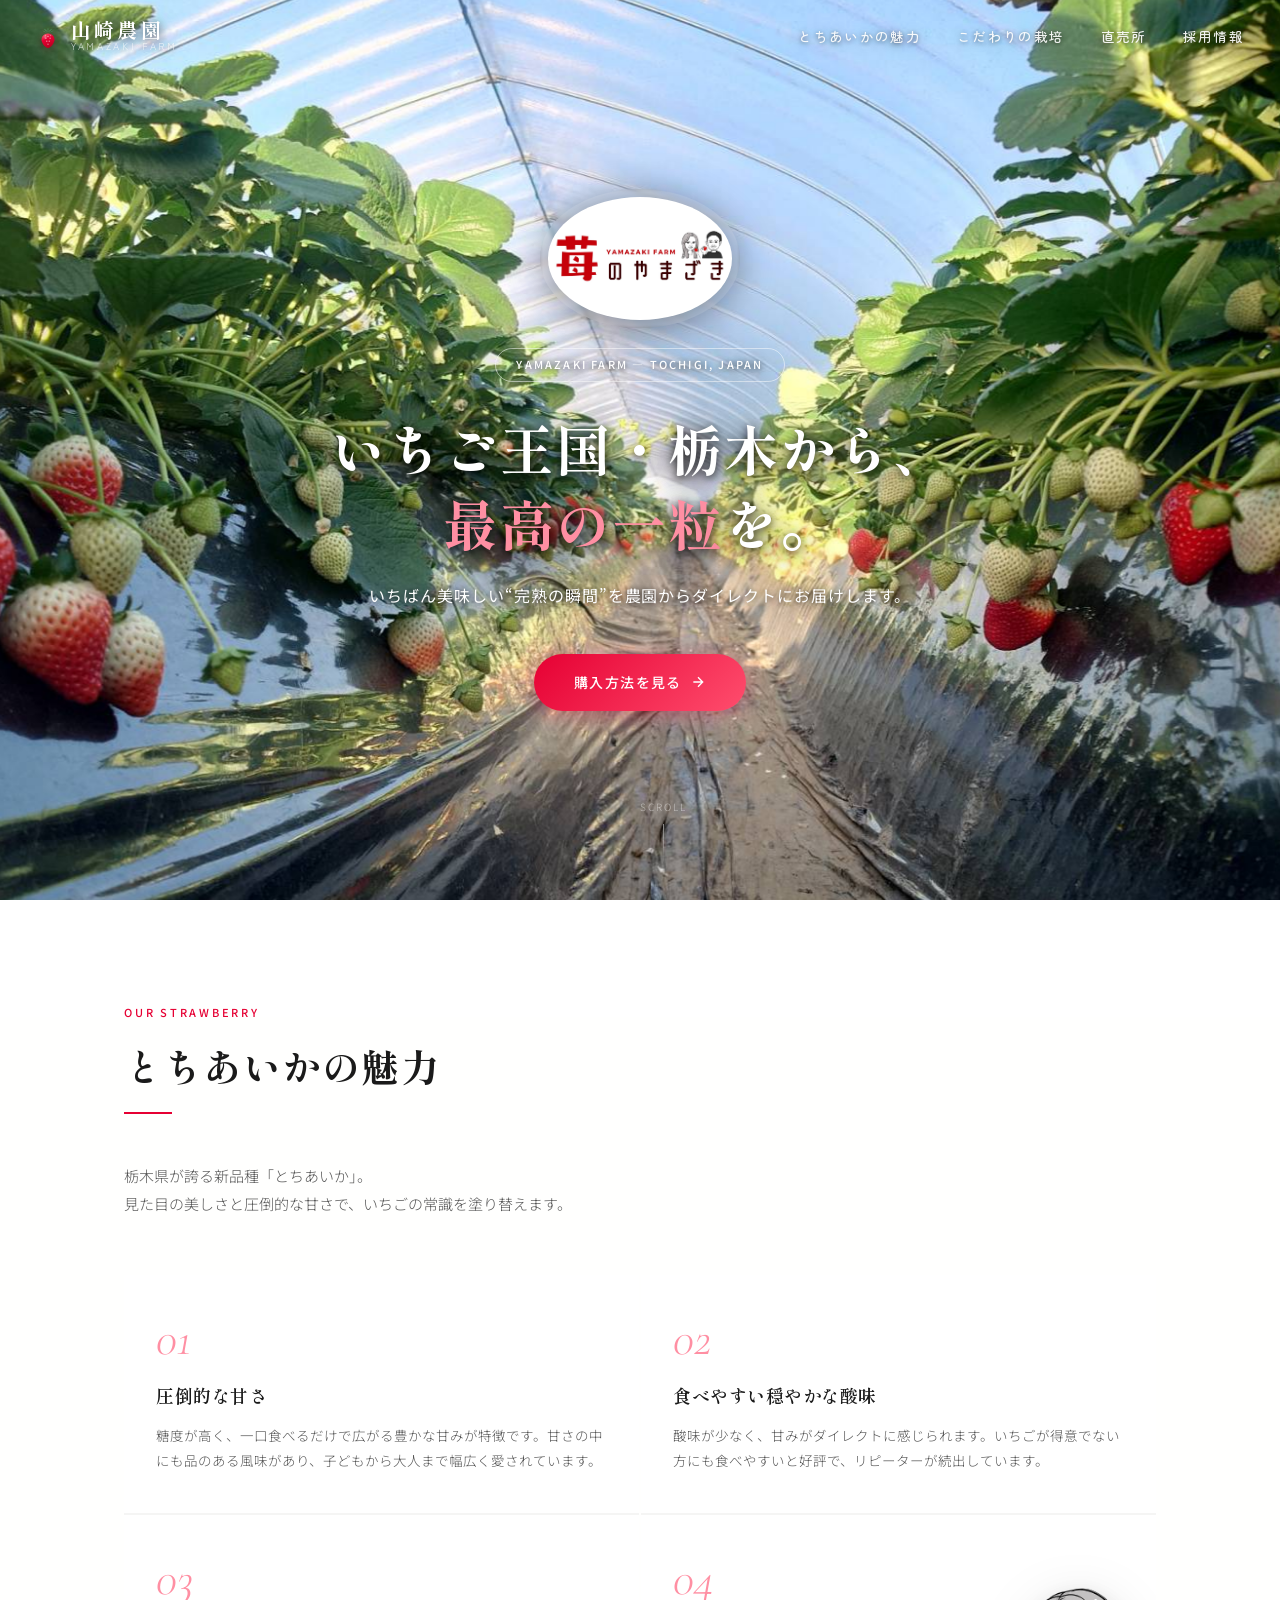
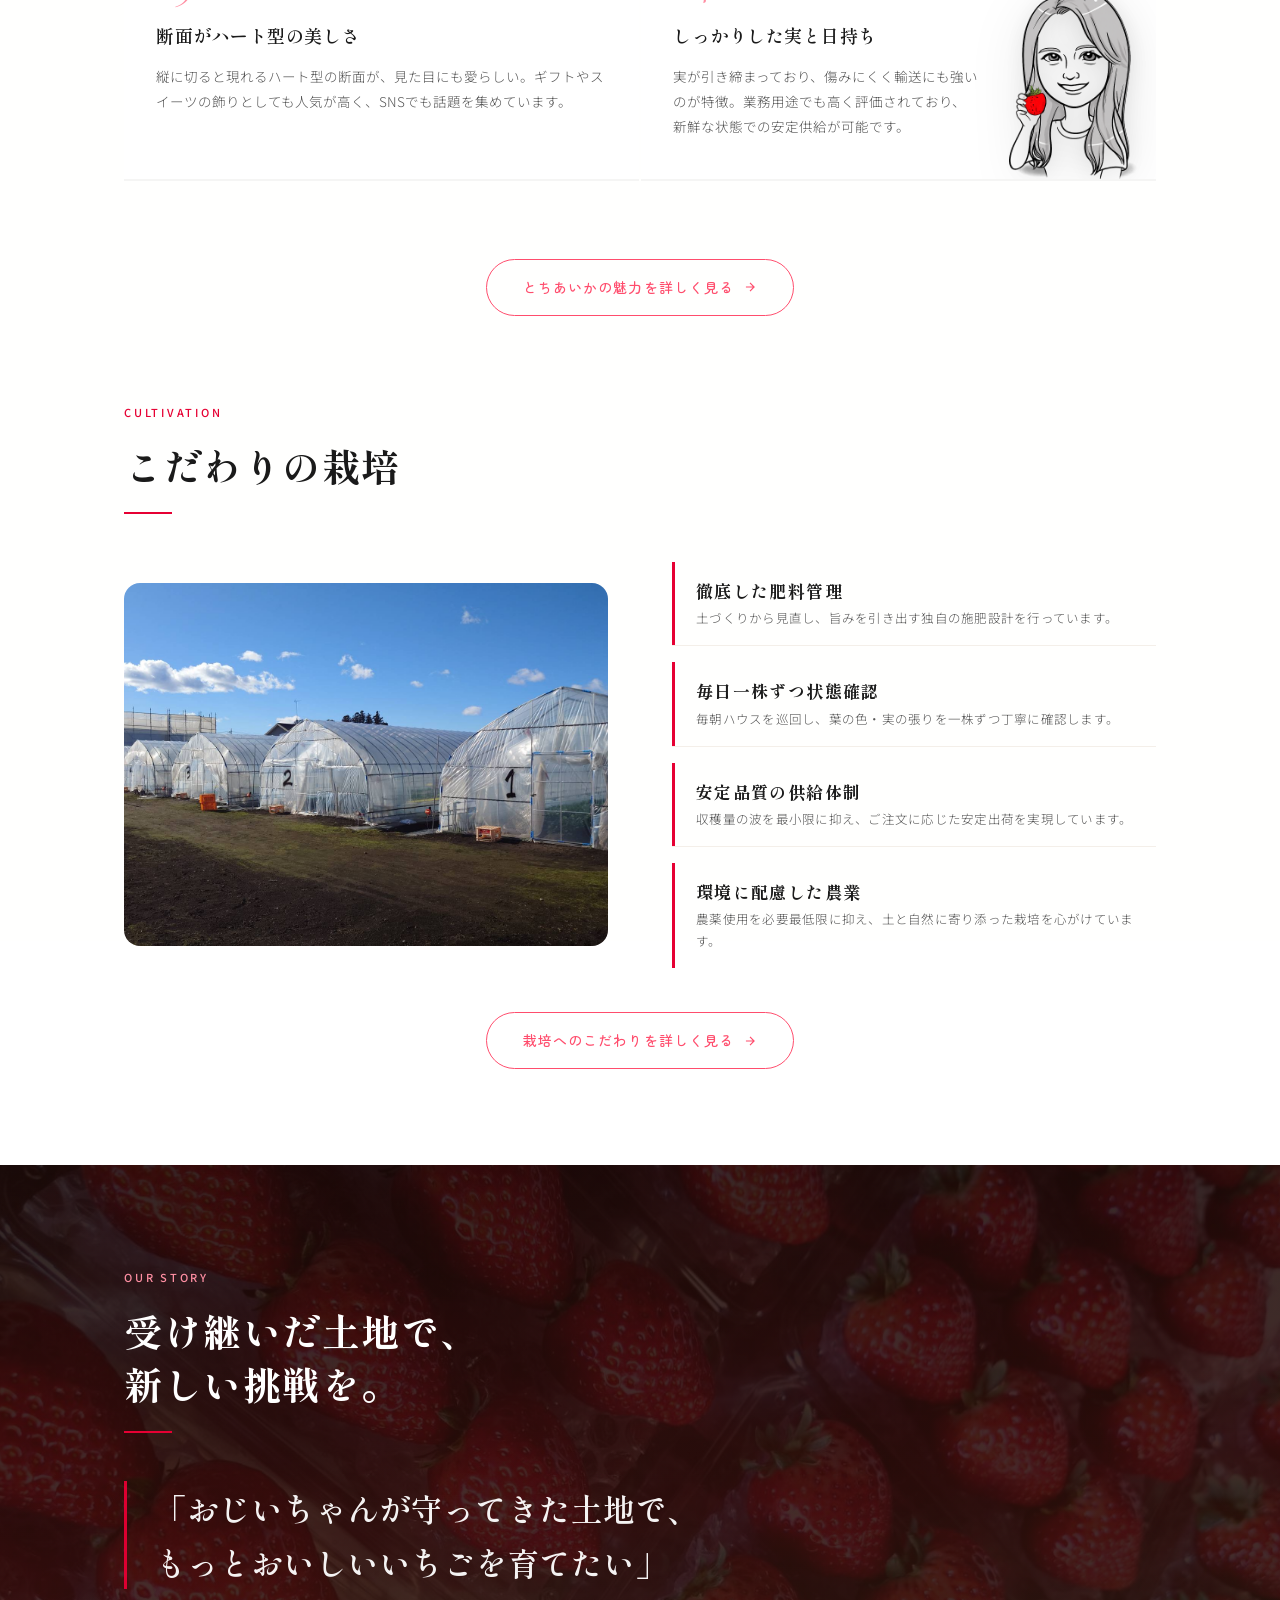
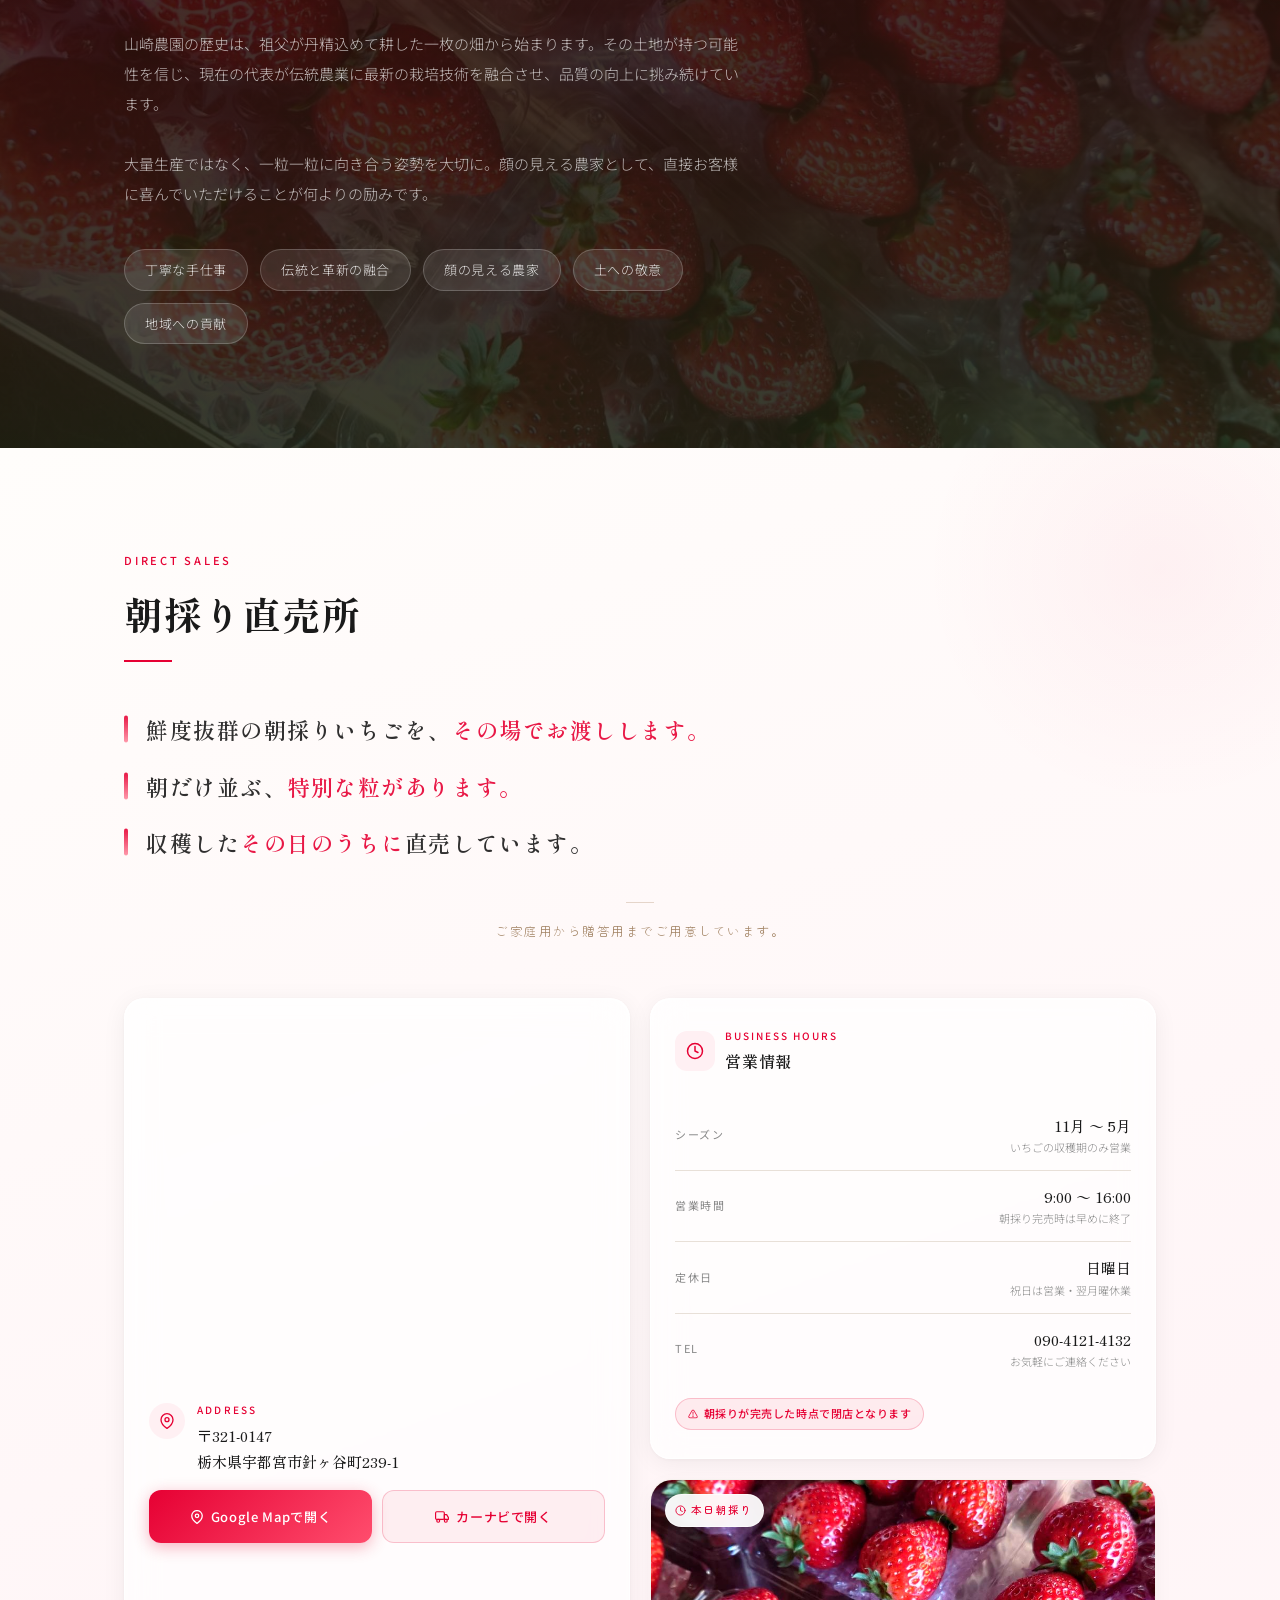
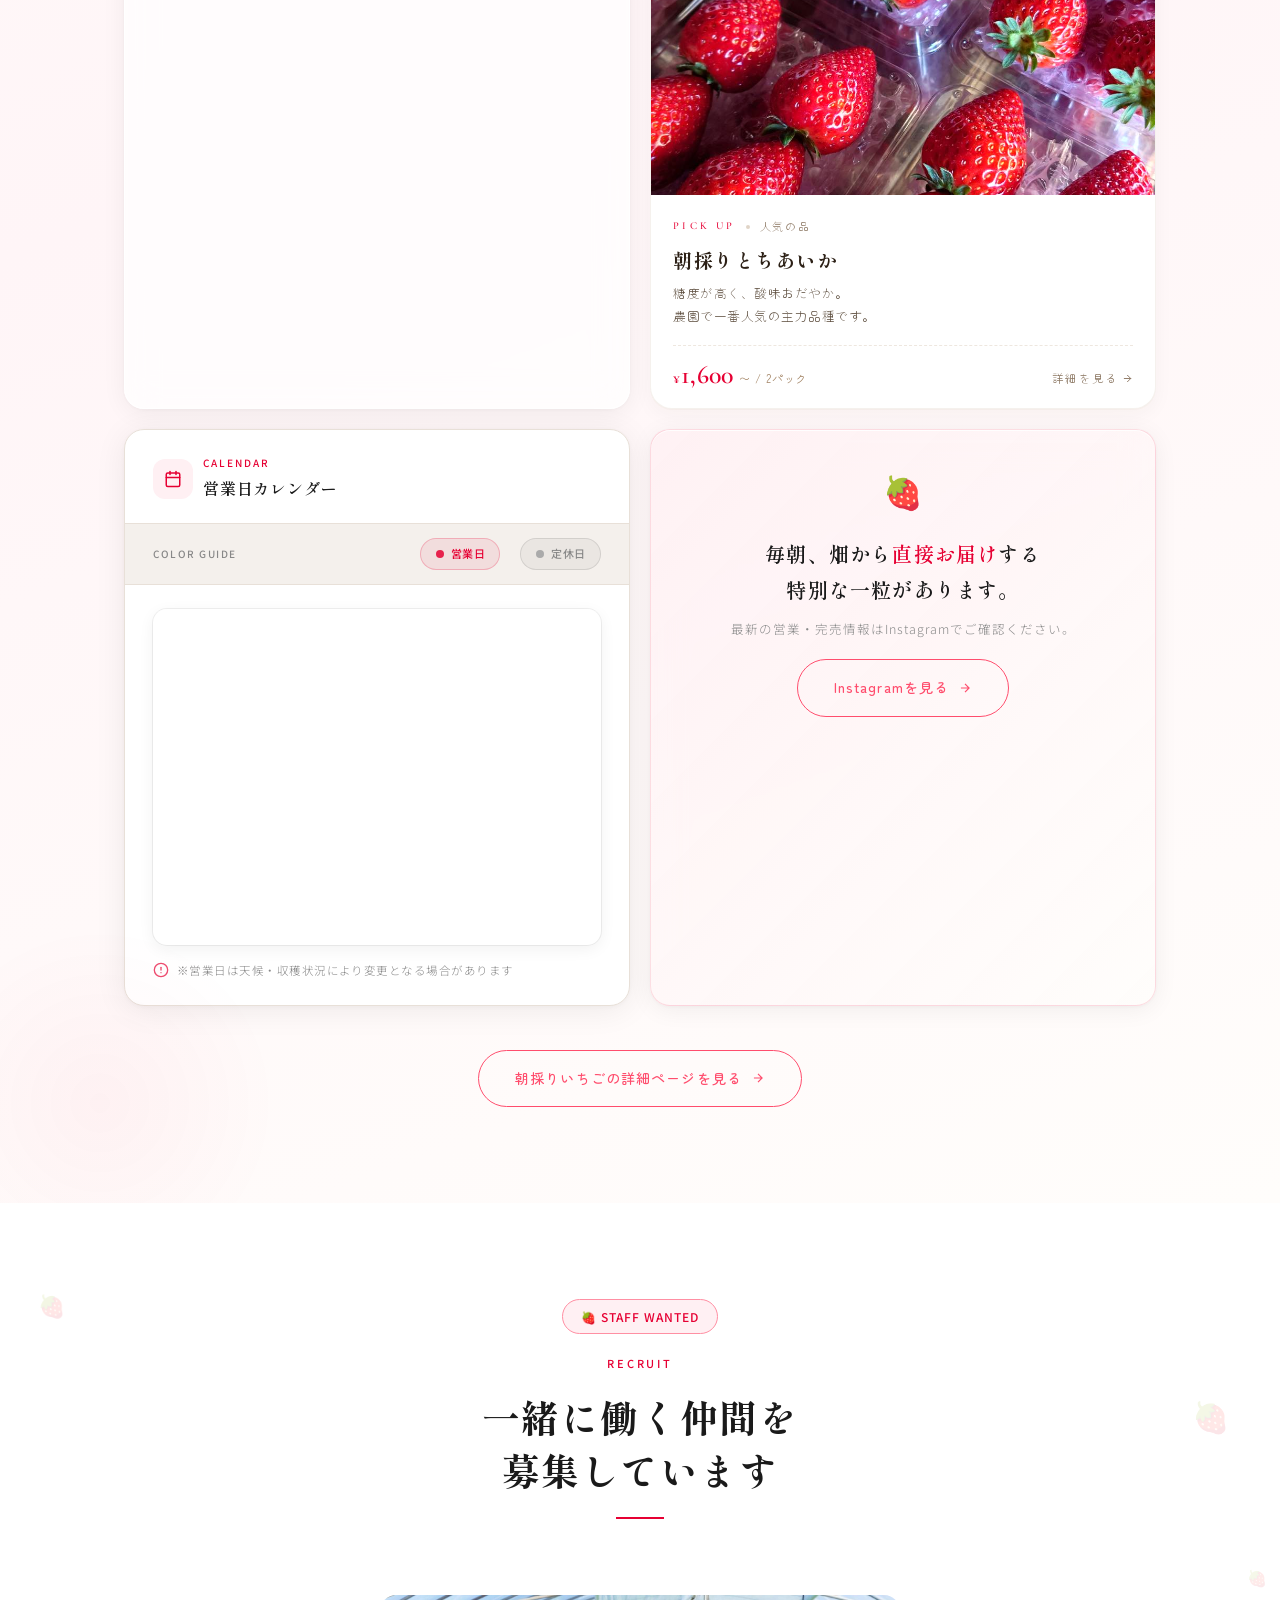
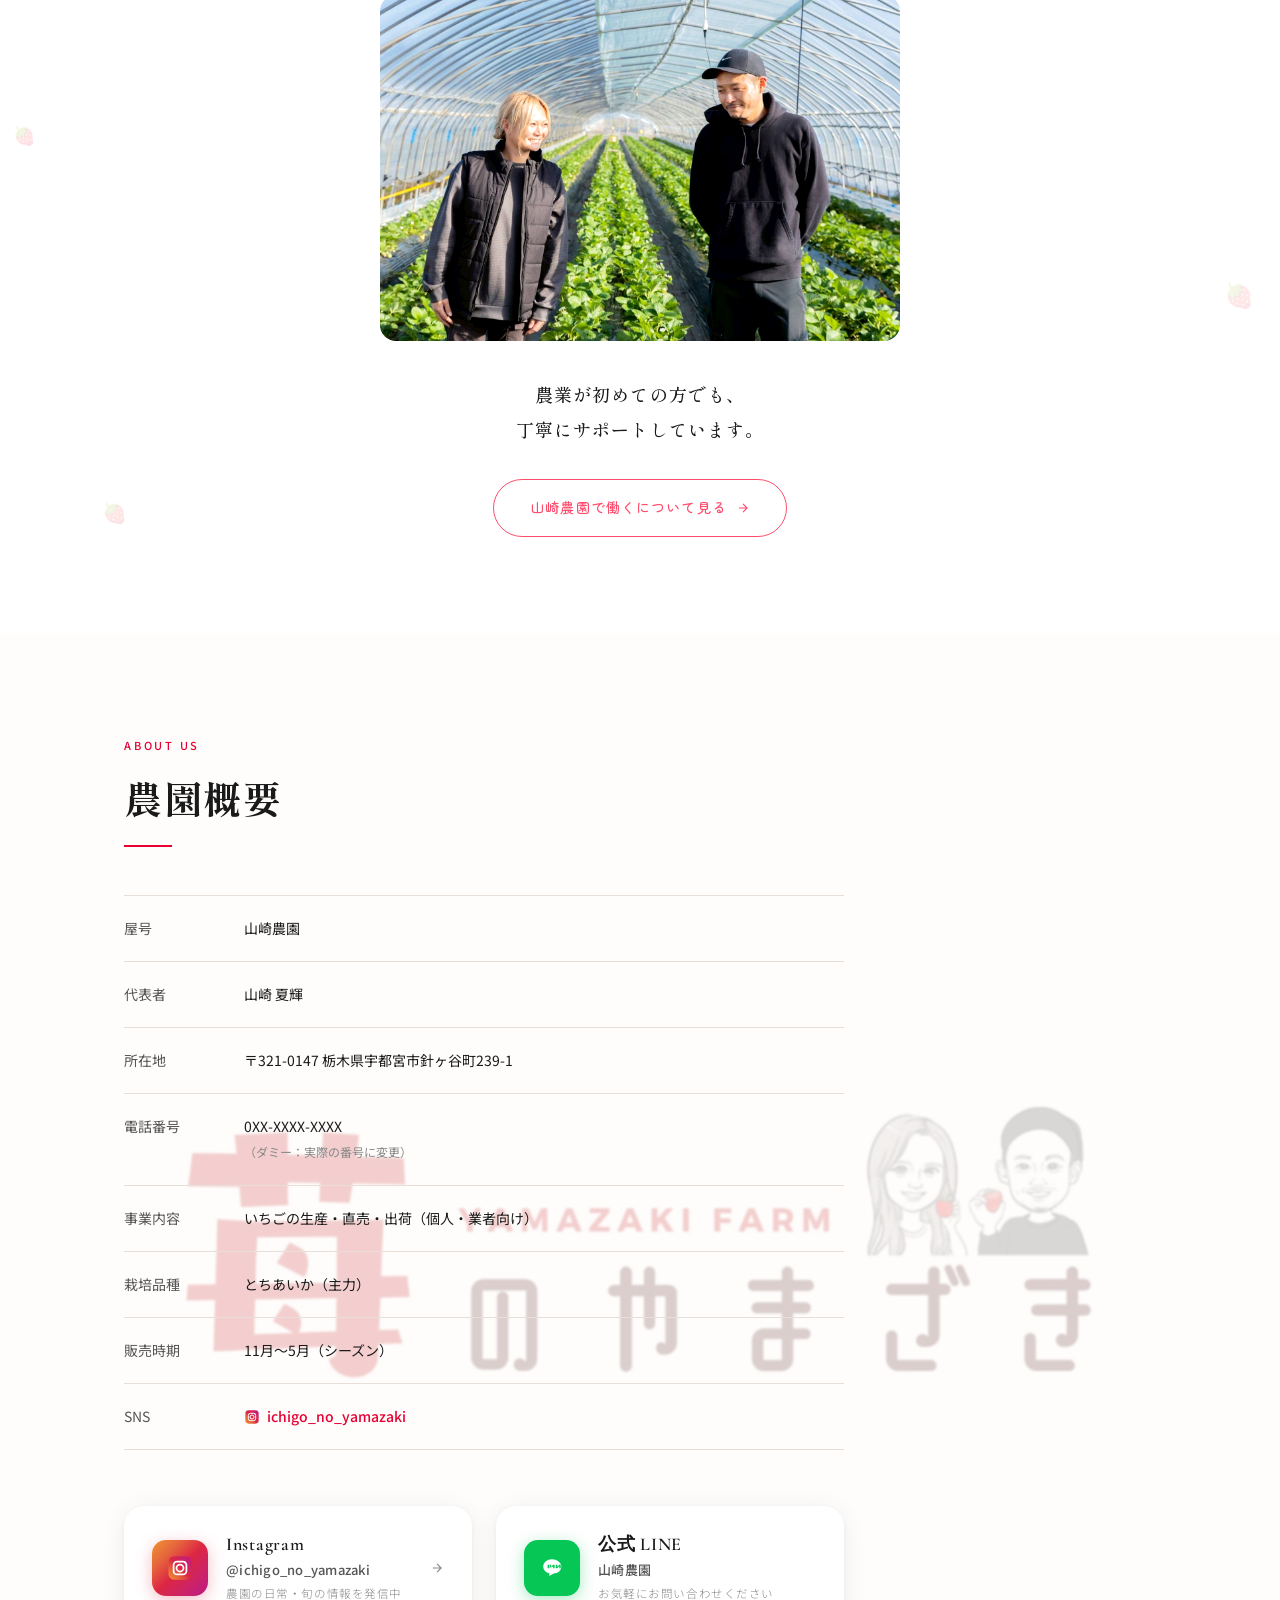
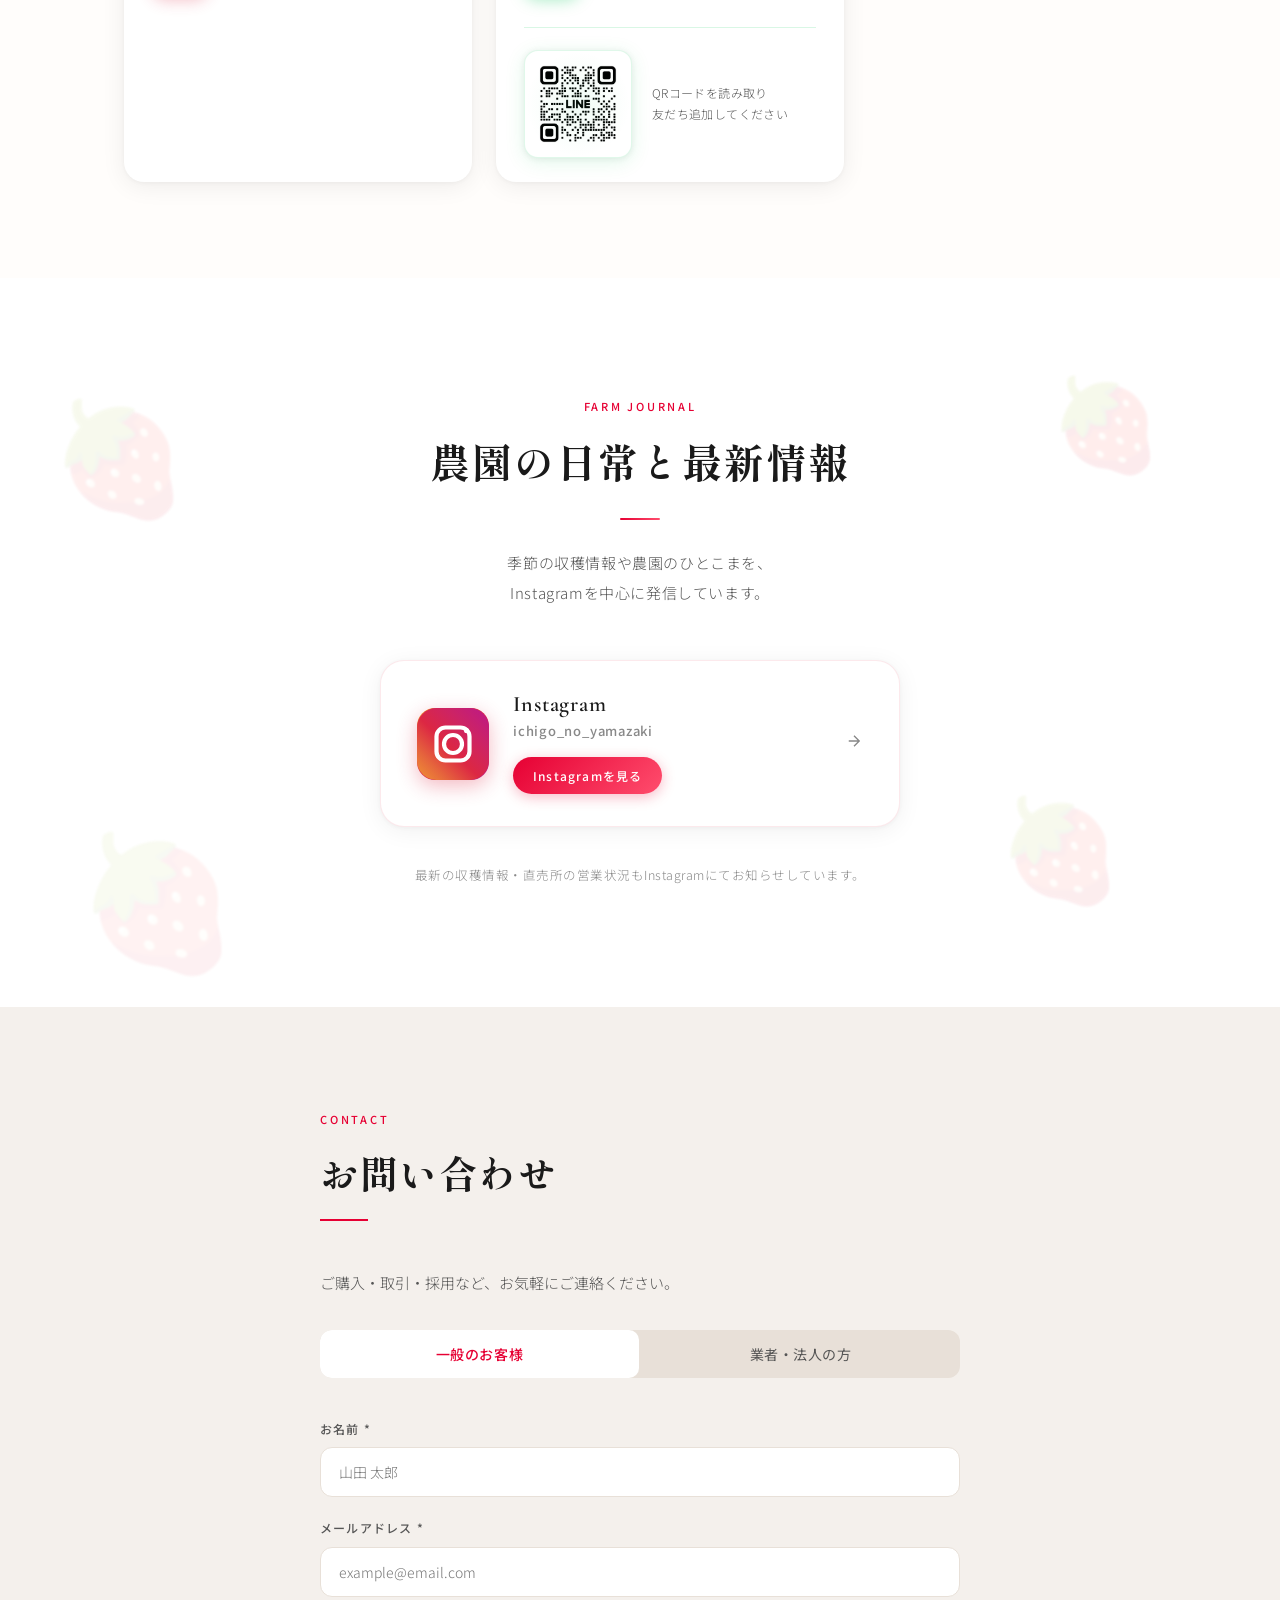
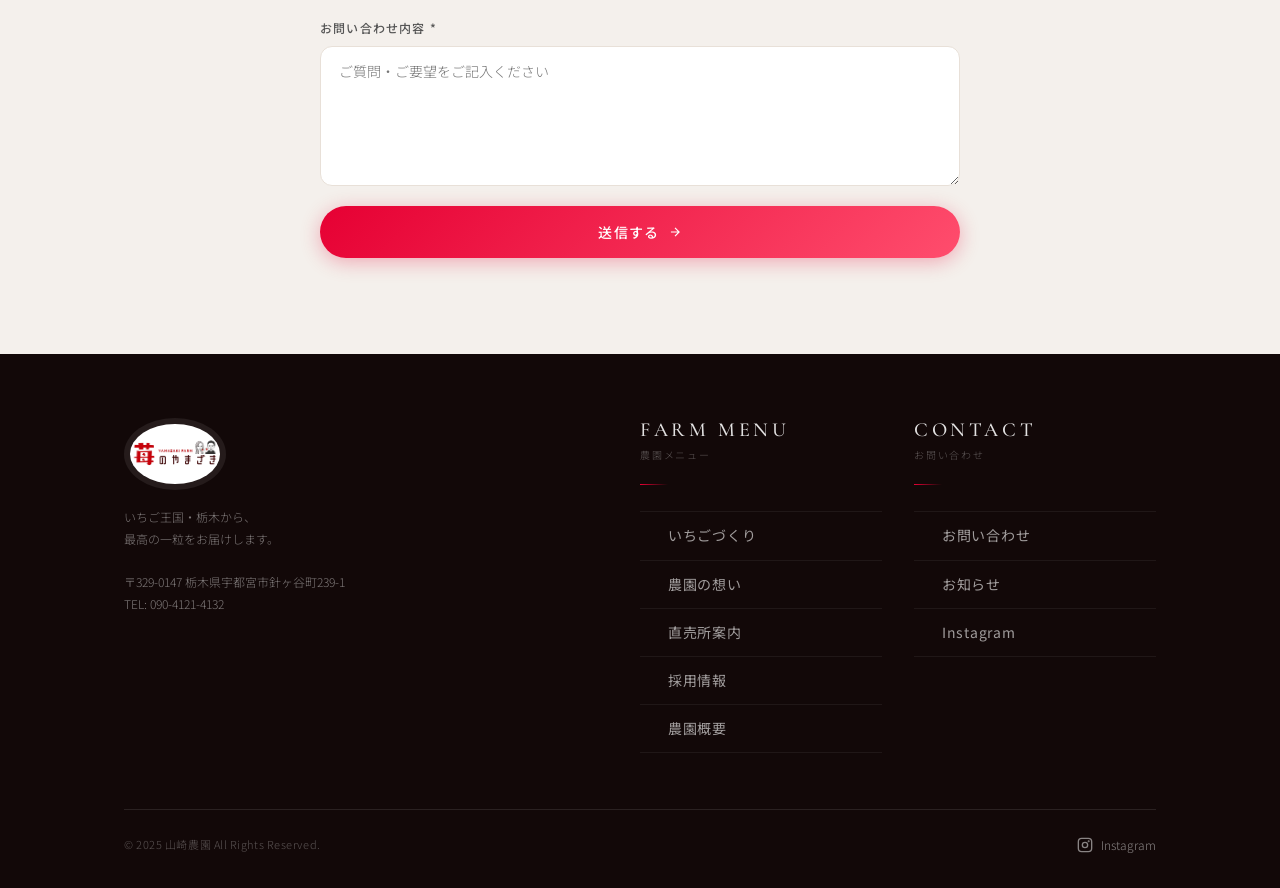
==== commit a266406d: "Add files via upload" ====
--- a/index.html
+++ b/index.html
@@ -171,7 +171,7 @@
     <h1 class="hero-title">
       いちご王国・栃木から、<br><span>最高の一粒</span>を。
     </h1>
-    <p class="hero-sub">朝採りの新鮮ないちごを、まっすぐにお届けします</p>
+    <p class="hero-sub">いちばん美味しい“完熟の瞬間”を農園からダイレクトにお届けします。</p>
     <a href="#shop" class="btn-primary">
       <span>購入方法を見る</span>
       <svg width="16" height="16" viewBox="0 0 24 24" fill="none" stroke="currentColor" stroke-width="2"><path d="M5 12h14M12 5l7 7-7 7"/></svg>
@@ -223,7 +223,7 @@
 
       <!-- とちあいか詳細ページへのリンクボタン -->
       <div style="margin-top: 44px; text-align: center;">
-        <a href="./とちあいかの魅力/tochiaika.html" class="btn-cultivation-detail">
+        <a href="./tochiaika/tochiaika.html" class="btn-cultivation-detail">
           <span>とちあいかの魅力を詳しく見る</span>
           <svg width="14" height="14" viewBox="0 0 24 24" fill="none" stroke="currentColor" stroke-width="2"><path d="M5 12h14M12 5l7 7-7 7"/></svg>
         </a>
@@ -278,7 +278,7 @@
 
       <!-- 詳細ページへのリンクボタン -->
       <div style="margin-top: 44px; text-align: center;">
-        <a href="./栽培へのこだわり/cultivation.html" class="btn-cultivation-detail">
+        <a href="./cultivation/cultivation.html" class="btn-cultivation-detail">
           <span>栽培へのこだわりを詳しく見る</span>
           <svg width="14" height="14" viewBox="0 0 24 24" fill="none" stroke="currentColor" stroke-width="2"><path d="M5 12h14M12 5l7 7-7 7"/></svg>
         </a>
@@ -315,11 +315,6 @@
           <span class="story-tag">地域への貢献</span>
         </div>
       </div>
-
-      <!-- 右：キャラクター（Canvas で黒背景除去） -->
-      <div class="story-character-col" aria-hidden="true">
-        <canvas id="storyCharacterCanvas" class="story-character-canvas"></canvas>
-      </div>
     </div>
   </div>
 </section>
@@ -350,12 +345,15 @@
       <div class="reveal shop-card shop-card--map">
         <div class="shop-card-map-frame">
           <iframe
-            src="https://www.google.com/maps/embed?pb=!1m18!1m12!1m3!1d3208.0965243834203!2d139.85532017562969!3d36.47938467234037!2m3!1f0!2f0!3f0!3m2!1i1024!2i768!4f13.1!3m3!1m2!1s0x601f5ccc5287a1f1%3A0x1053ba8e6ff1ab79!2z44CSMzIxLTAxNDcg5qCD5pyo55yM5a6H6YO95a6u5biC6Yed44Kx6LC355S677yS77yT77yZ!5e0!3m2!1sja!2sjp!4v1778134244997!5m2!1sja!2sjp"
-            allowfullscreen=""
-            loading="lazy"
-            referrerpolicy="no-referrer-when-downgrade"
-            title="山崎農園マップ">
-          </iframe>
+  src="https://www.google.com/maps?q=%E8%8B%BA%E3%81%AE%E3%82%84%E3%81%BE%E3%81%96%E3%81%8D%20%E5%B1%B1%E5%B4%8E%E8%BE%B2%E5%9C%92%20%E6%A0%83%E6%9C%A8%E7%9C%8C%E5%AE%87%E9%83%BD%E5%AE%AE%E5%B8%82%E9%87%9D%E3%83%B6%E8%B0%B7%E7%94%BA239-1&output=embed"
+  width="100%"
+  height="360"
+  style="border:0;"
+  allowfullscreen=""
+  loading="lazy"
+  referrerpolicy="no-referrer-when-downgrade"
+  title="山崎農園 Googleマップ">
+</iframe>
         </div>
         <div class="shop-card-map-body">
           <div class="shop-card-address-row">
@@ -370,11 +368,11 @@
             </div>
           </div>
           <div class="shop-card-map-btns">
-            <a href="https://maps.google.com/?q=栃木県宇都宮市針ヶ谷町239-1" target="_blank" rel="noopener" class="btn-map-primary">
+            <a href="https://maps.app.goo.gl/XkfUUkRdaidzKCjj6?g_st=al" target="_blank" rel="noopener" class="btn-map-primary">
               <svg width="14" height="14" viewBox="0 0 24 24" fill="none" stroke="currentColor" stroke-width="2.2" stroke-linecap="round" stroke-linejoin="round"><path d="M21 10c0 7-9 13-9 13s-9-6-9-13a9 9 0 0 1 18 0z"/><circle cx="12" cy="10" r="3"/></svg>
               Google Mapで開く
             </a>
-            <a href="https://maps.google.com/?q=栃木県宇都宮市針ヶ谷町239-1&amp;travelmode=driving" target="_blank" rel="noopener" class="btn-map-secondary">
+            <a href="https://maps.app.goo.gl/XkfUUkRdaidzKCjj6?g_st=al" target="_blank" rel="noopener" class="btn-map-secondary">
               <svg width="14" height="14" viewBox="0 0 24 24" fill="none" stroke="currentColor" stroke-width="2" stroke-linecap="round" stroke-linejoin="round"><rect x="1" y="3" width="15" height="13" rx="2"/><path d="M16 8h4l3 5v3h-7V8z"/><circle cx="5.5" cy="18.5" r="2.5"/><circle cx="18.5" cy="18.5" r="2.5"/></svg>
               カーナビで開く
             </a>
@@ -417,7 +415,7 @@
       </div>
 
       <!-- ③ 人気の朝採りいちごカード（直売所詳細ページへの導線） -->
-      <a href="./朝採り直売所/chokubaijo.html" class="reveal shop-card shop-card--product">
+      <a href="./shop/chokubaijo.html" class="reveal shop-card shop-card--product">
         <div class="shop-product-photo">
           <img src="./ichigo.jpg" alt="朝採りとちあいか" loading="lazy">
           <span class="shop-product-fresh-tag">
@@ -528,7 +526,7 @@
 
     <!-- 直売所詳細ページへの自然な導線 -->
     <div class="reveal shop-lineup-cta">
-      <a href="./朝採り直売所/chokubaijo.html" class="btn-cultivation-detail">
+      <a href="./shop/chokubaijo.html" class="btn-cultivation-detail">
         <span>朝採りいちごの詳細ページを見る</span>
         <svg width="14" height="14" viewBox="0 0 24 24" fill="none" stroke="currentColor" stroke-width="2"><path d="M5 12h14M12 5l7 7-7 7"/></svg>
       </a>
@@ -561,7 +559,7 @@
           農業が初めての方でも、<br class="sp-br">丁寧にサポートしています。
         </p>
 
-        <a href="./採用情報/recruit.html" class="btn-cultivation-detail">
+        <a href="./recruit/recruit.html" class="btn-cultivation-detail">
           <span>山崎農園で働くについて見る</span>
           <svg width="14" height="14" viewBox="0 0 24 24" fill="none" stroke="currentColor" stroke-width="2"><path d="M5 12h14M12 5l7 7-7 7"/></svg>
         </a>
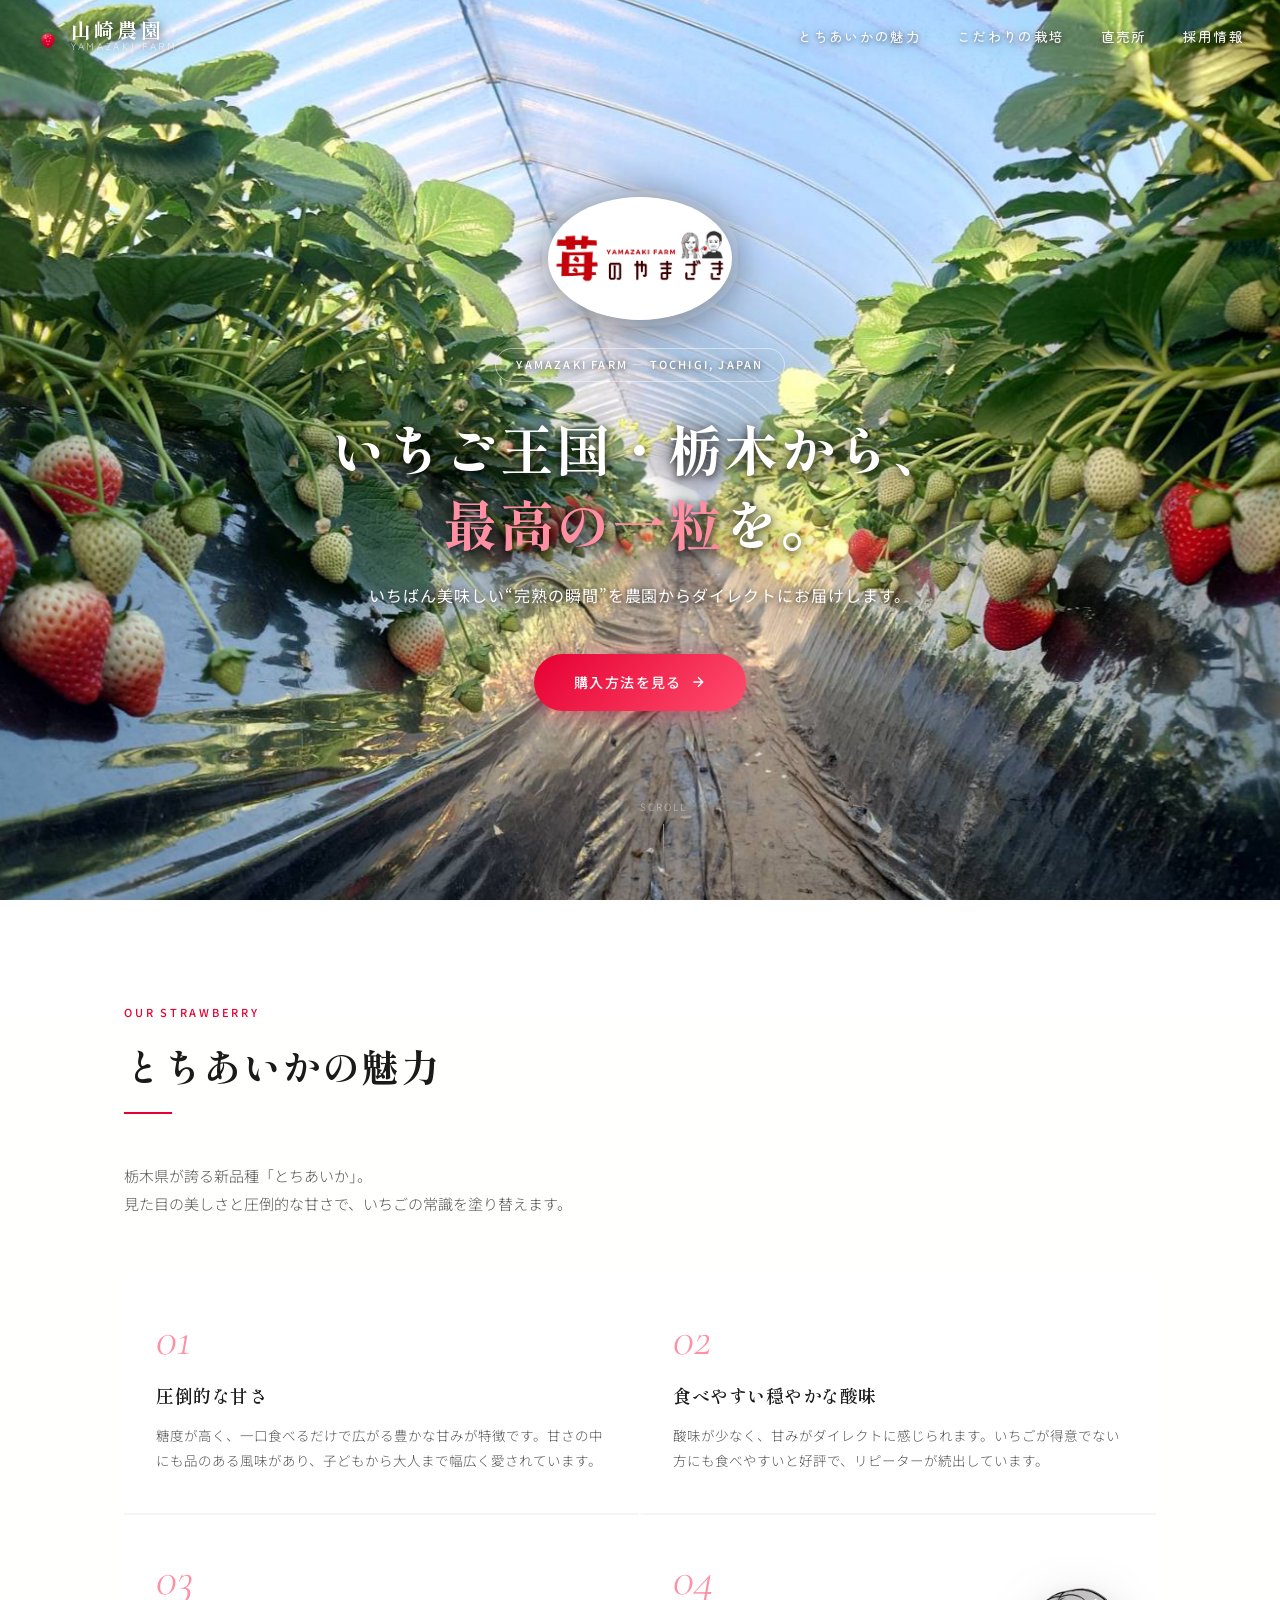
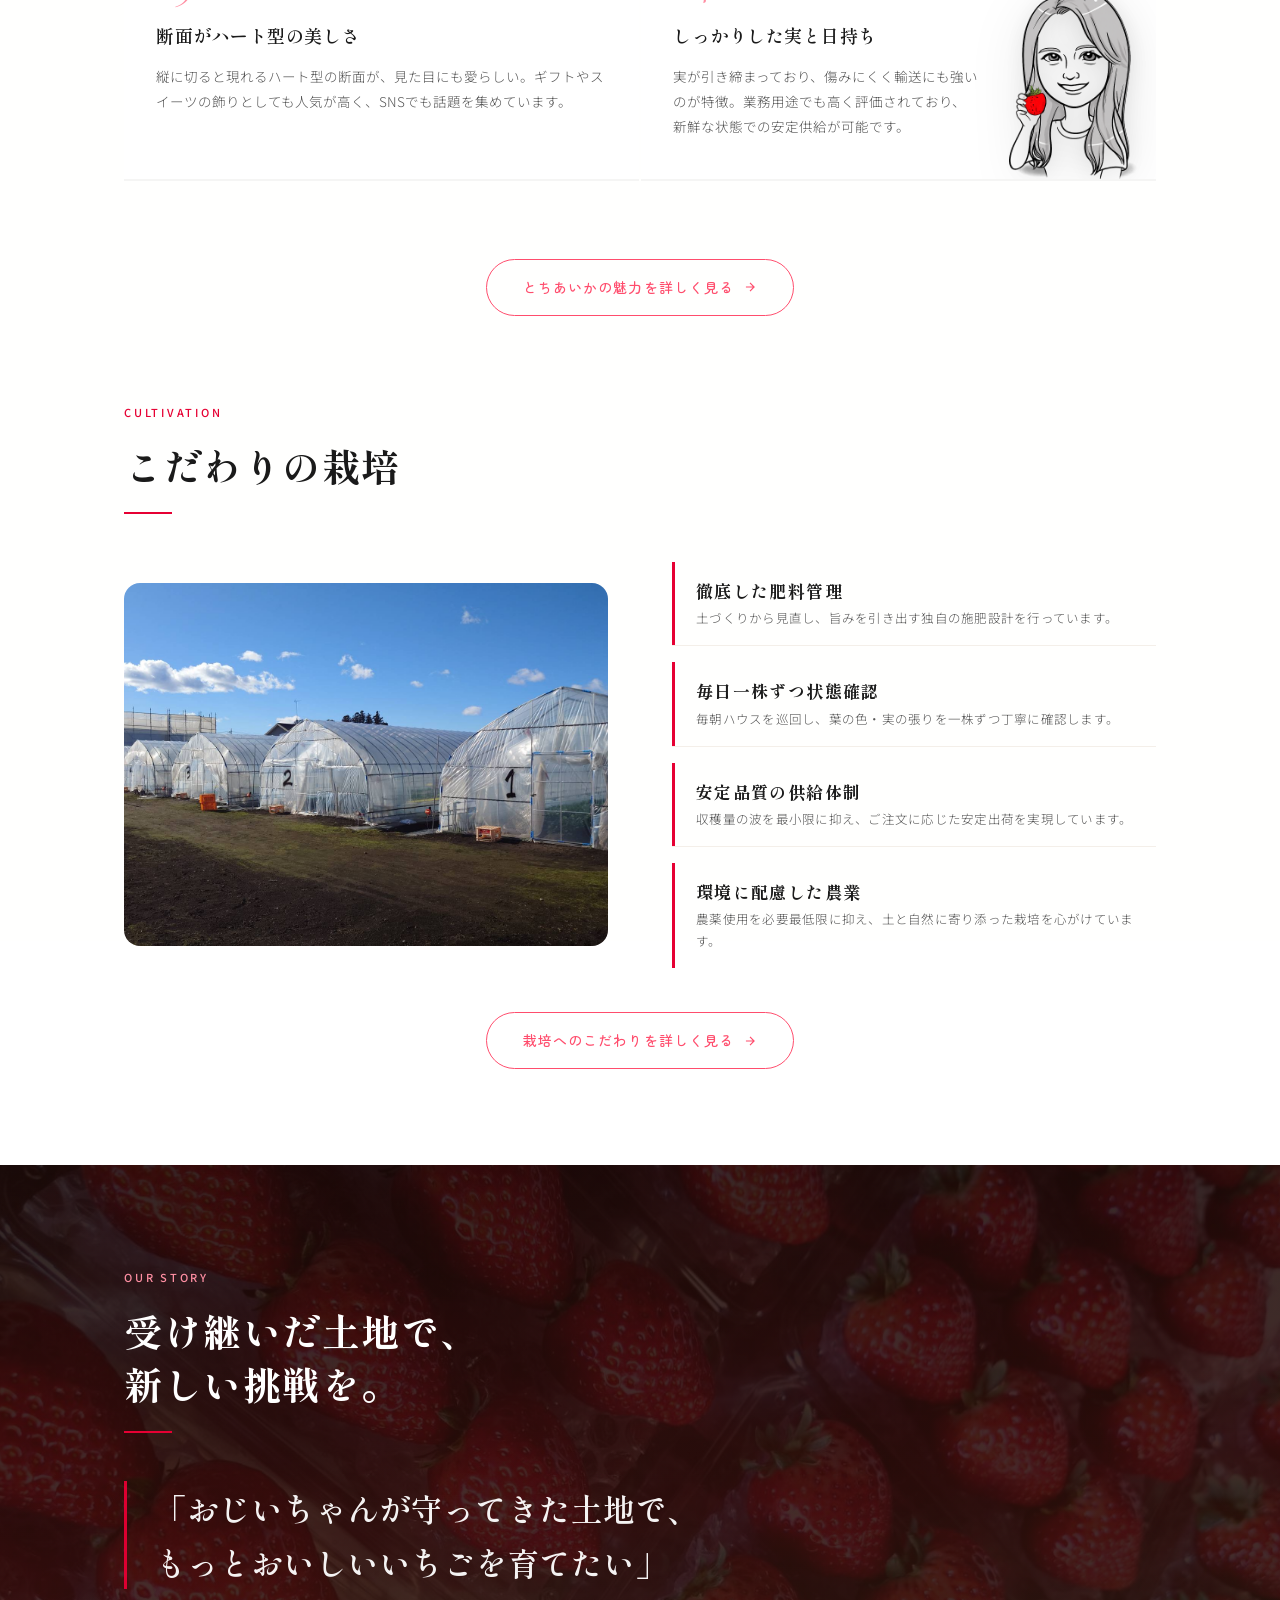
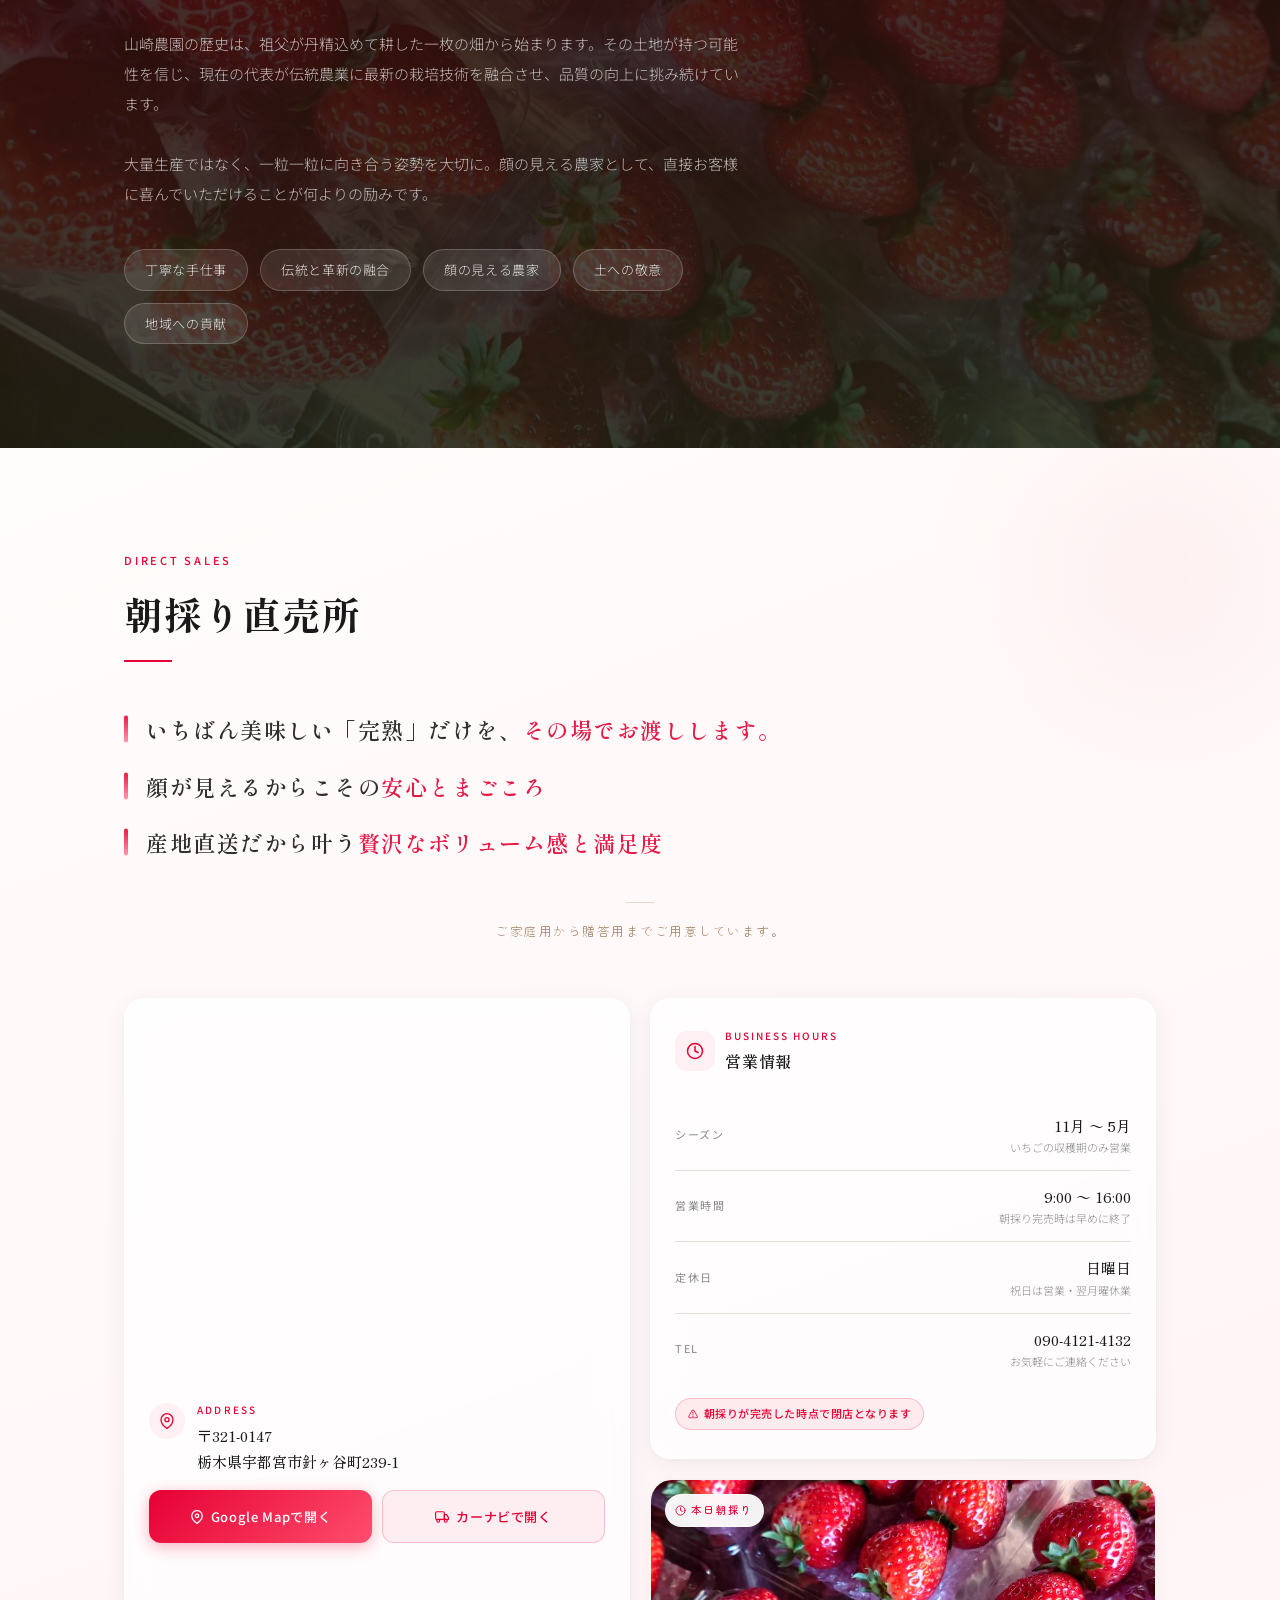
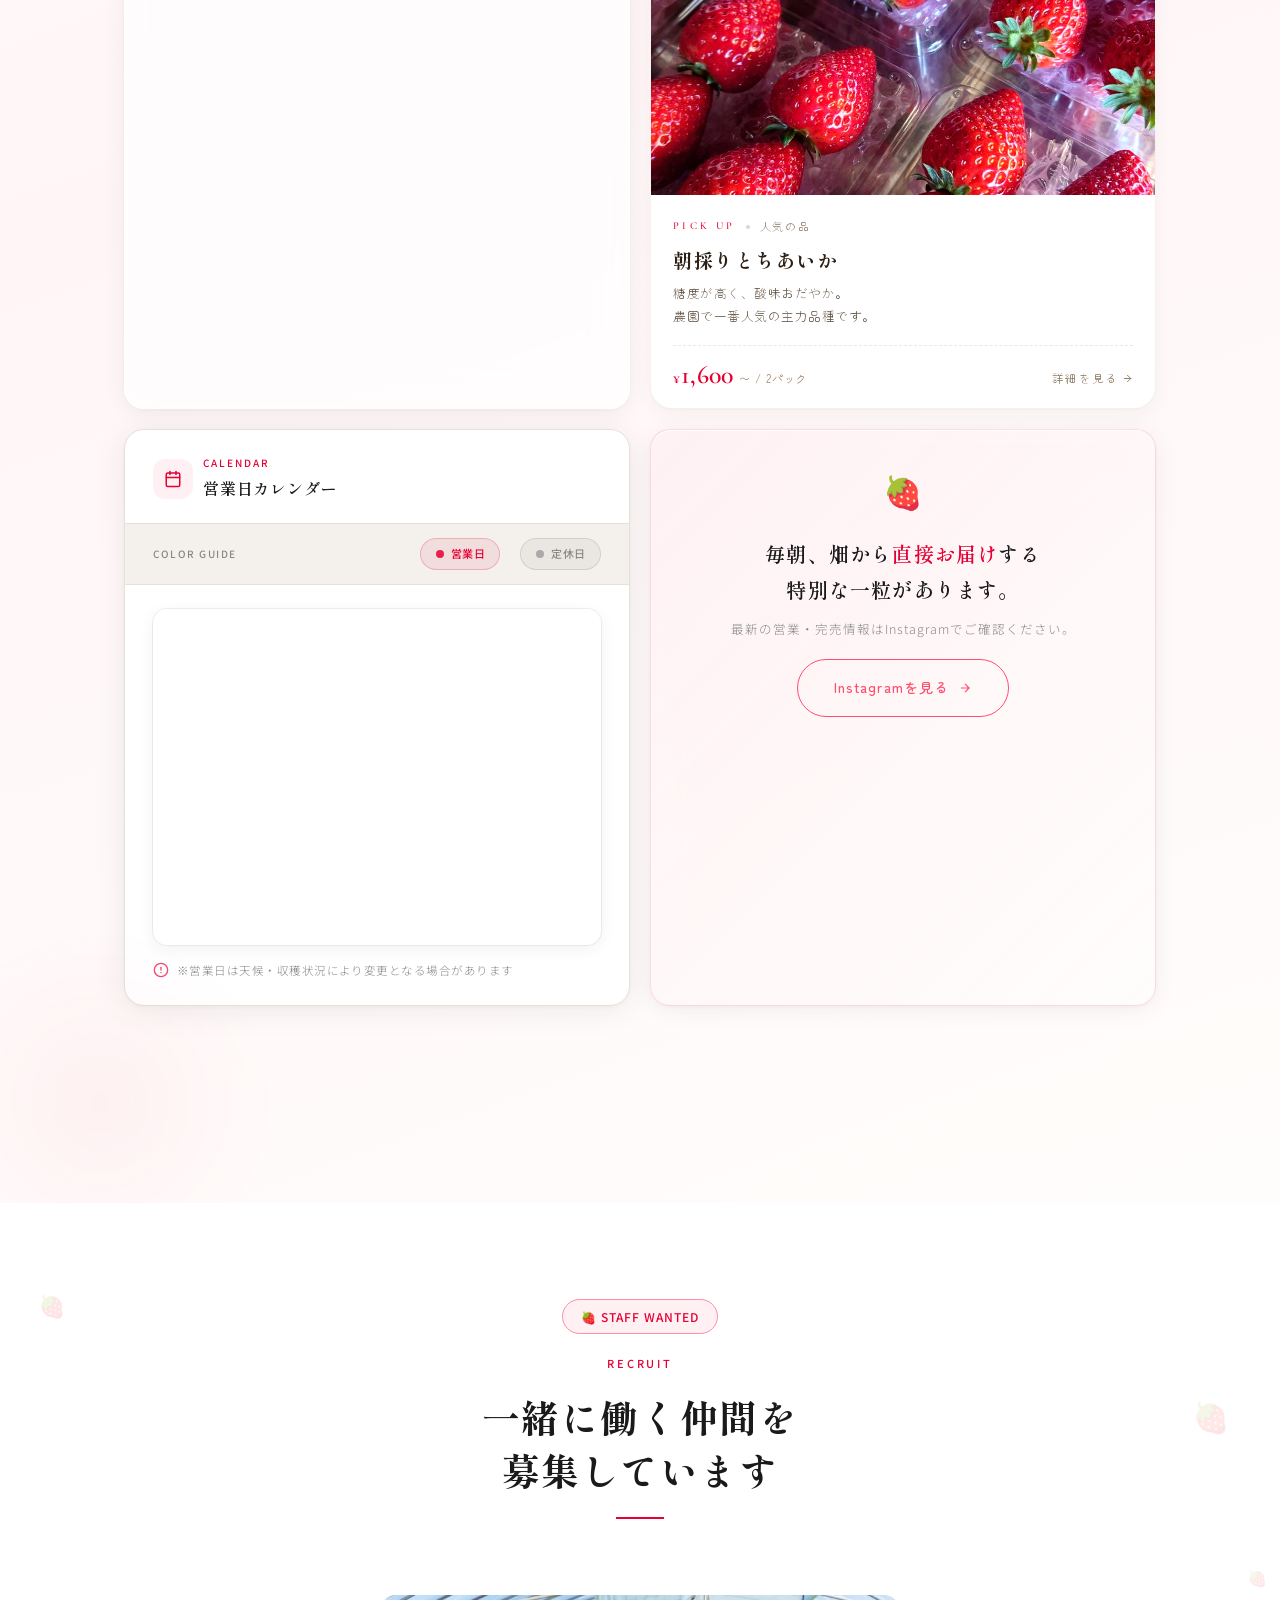
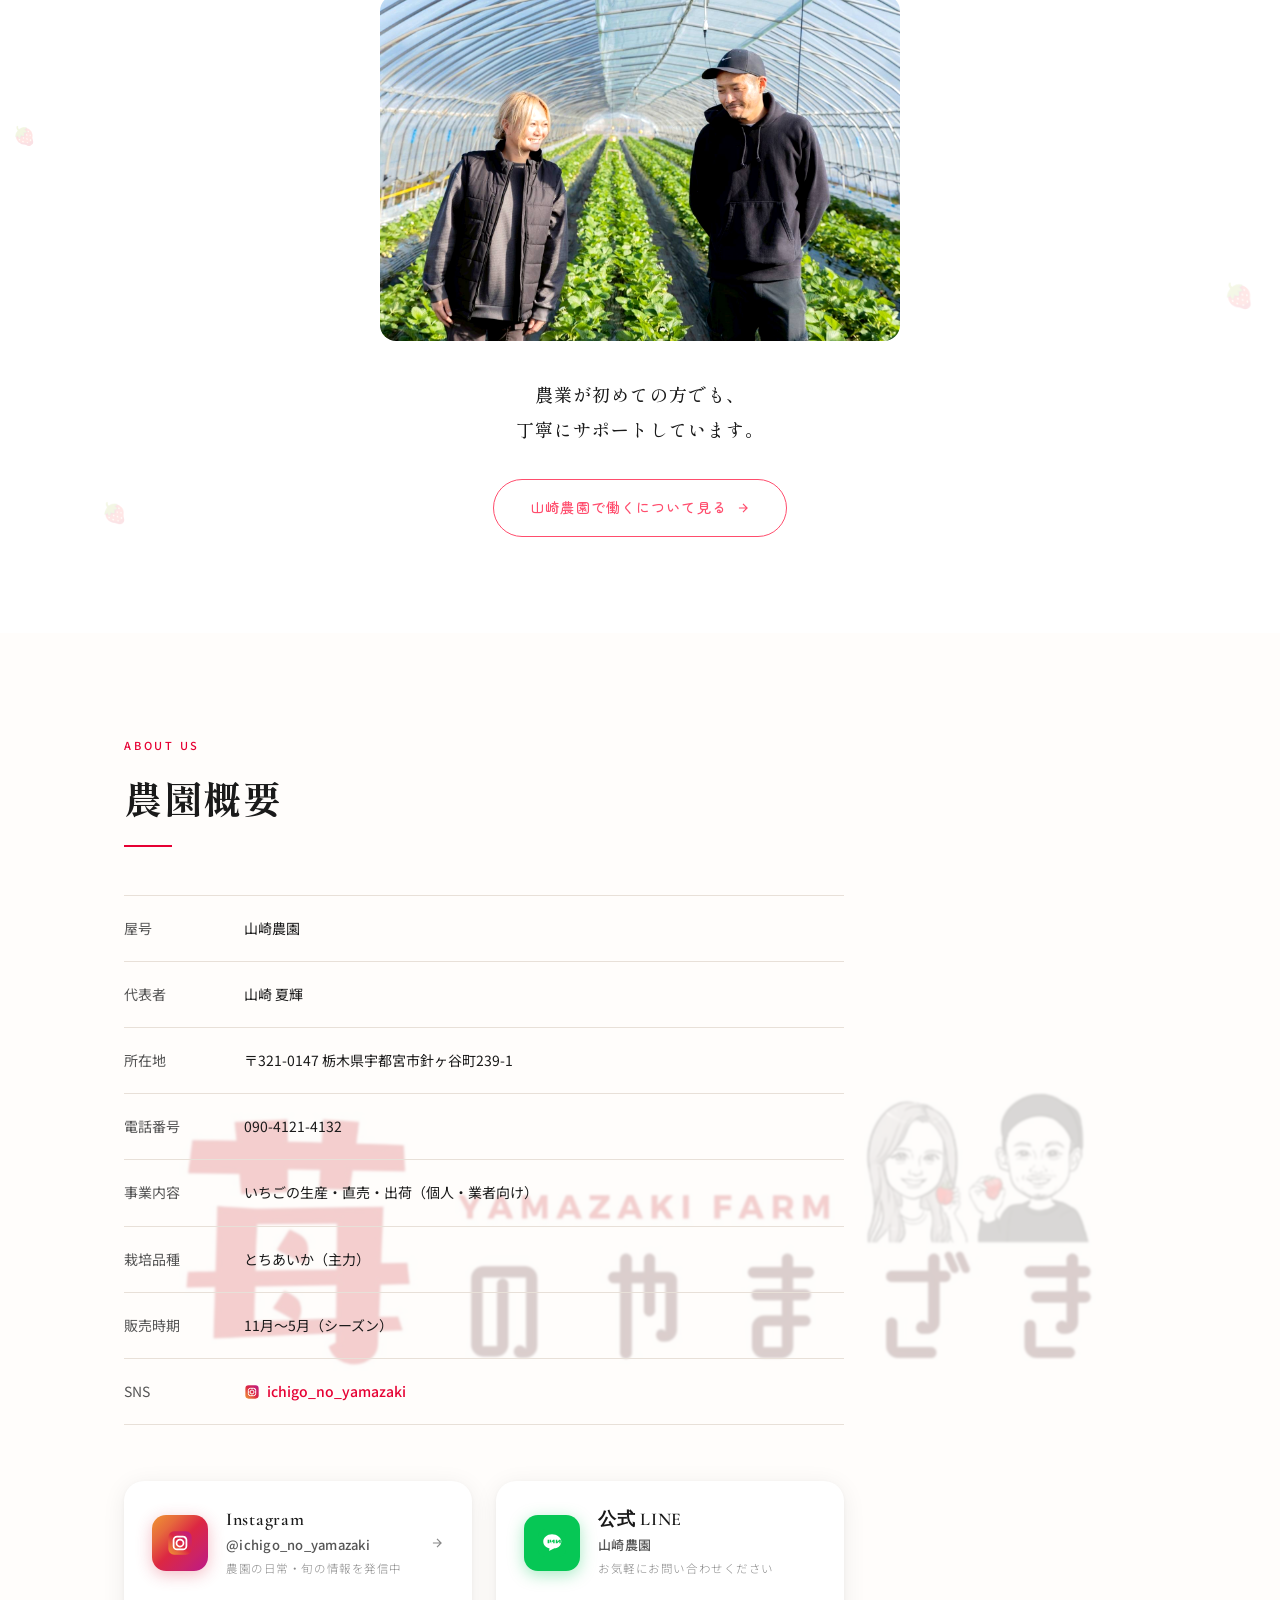
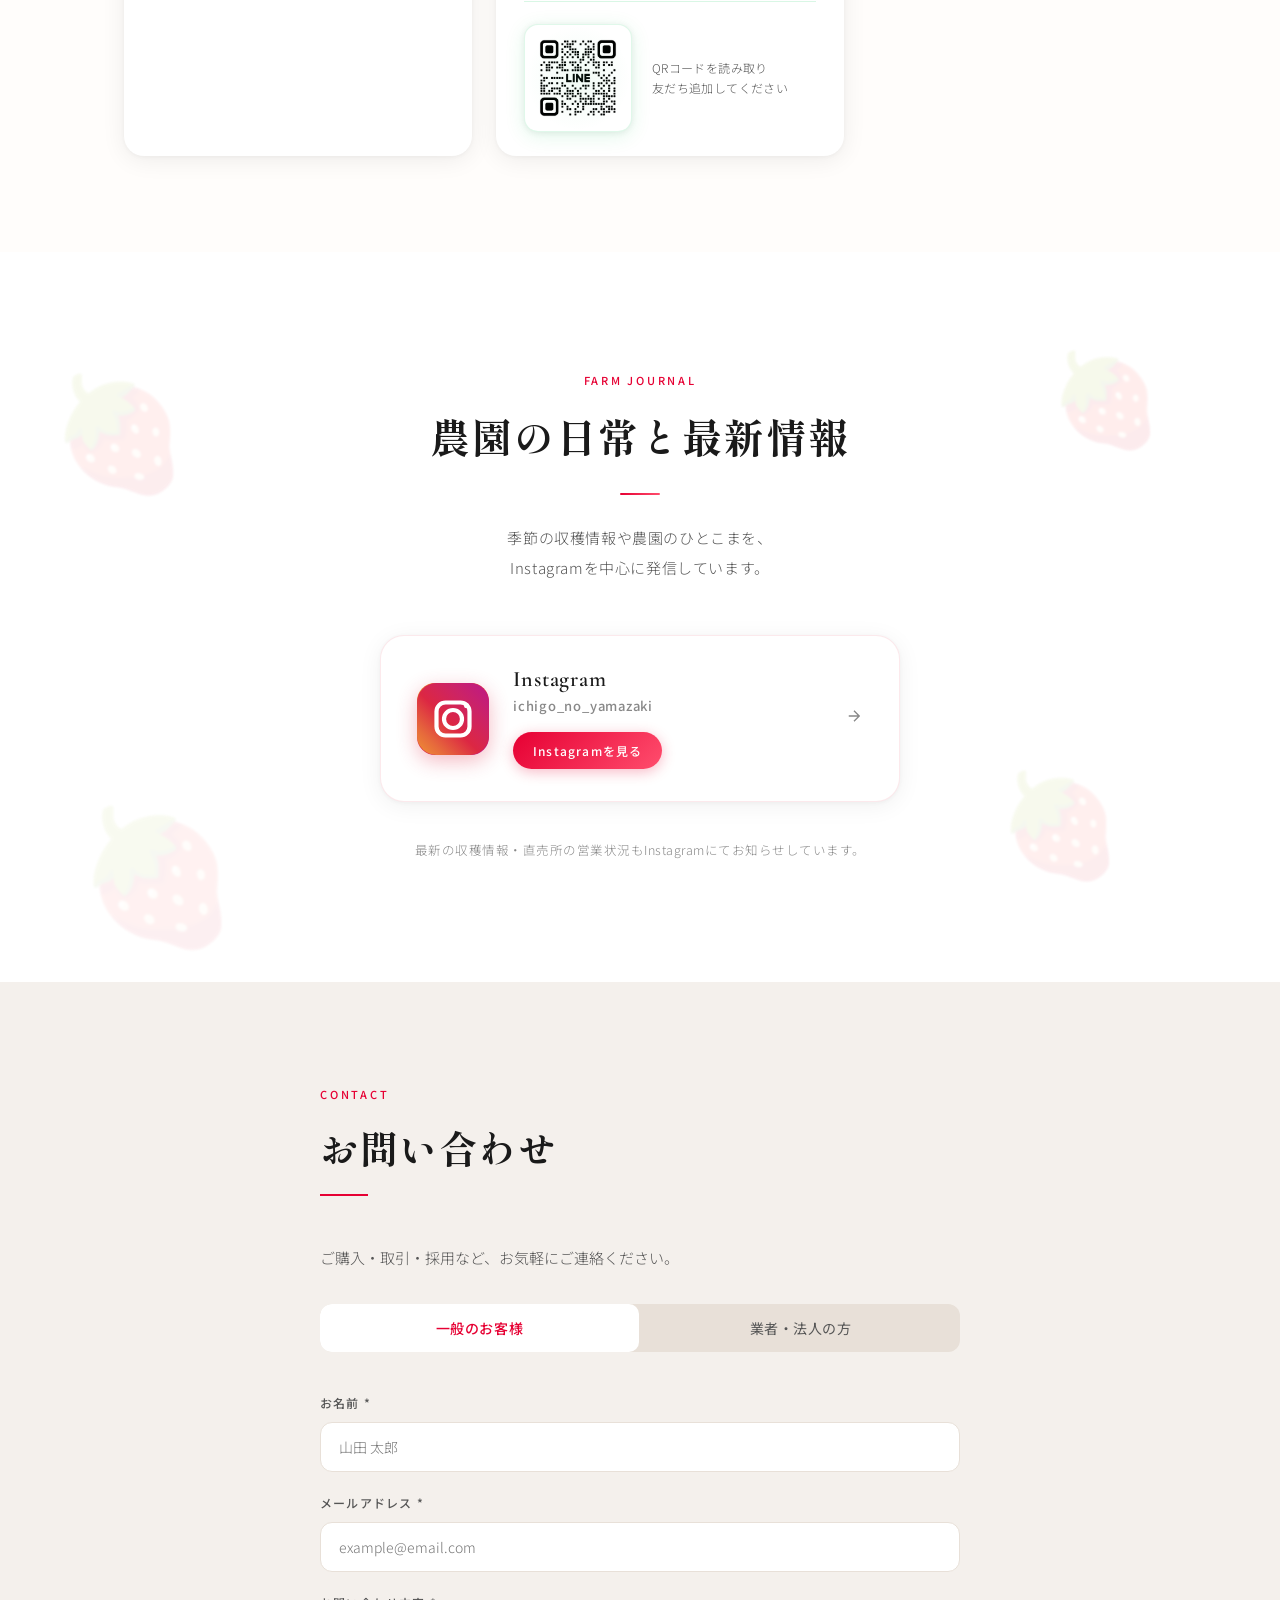
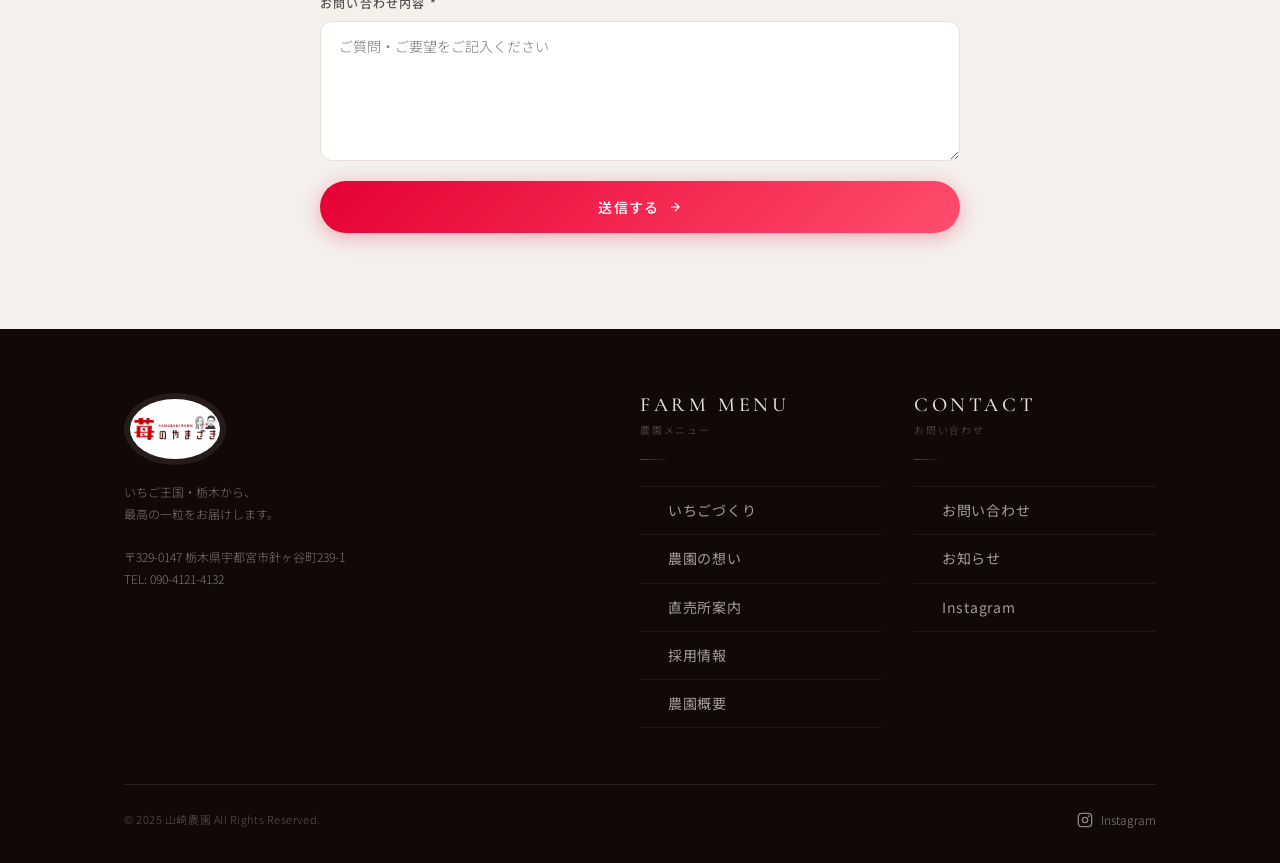
==== commit bd840f75: "Add files via upload" ====
--- a/index.html
+++ b/index.html
@@ -332,9 +332,9 @@
 
     <!-- 朝採りキャッチフレーズ -->
     <div class="reveal shop-morning-banner">
-      <p class="shop-morning-phrase">鮮度抜群の朝採りいちごを、<em>その場でお渡しします。</em></p>
-      <p class="shop-morning-phrase">朝だけ並ぶ、<em>特別な粒があります。</em></p>
-      <p class="shop-morning-phrase">収穫した<em>その日のうちに</em>直売しています。</p>
+      <p class="shop-morning-phrase">いちばん美味しい「完熟」だけを、<em>その場でお渡しします。</em></p>
+      <p class="shop-morning-phrase">顔が見えるからこその<em>安心とまごころ</em></p>
+      <p class="shop-morning-phrase">産地直送だから叶う<em>贅沢なボリューム感と満足度</em></p>
       <p class="shop-morning-sub">ご家庭用から贈答用までご用意しています。</p>
     </div>
 
@@ -590,7 +590,7 @@
         </tr>
         <tr>
           <th>電話番号</th>
-          <td>0XX-XXXX-XXXX<br><span style="font-size:12px;color:var(--text-lt);">（ダミー：実際の番号に変更）</span></td>
+          <td>090-4121-4132<br><span style="font-size:12px;color:var(--text-lt);"></span></td>
         </tr>
         <tr>
           <th>事業内容</th>
